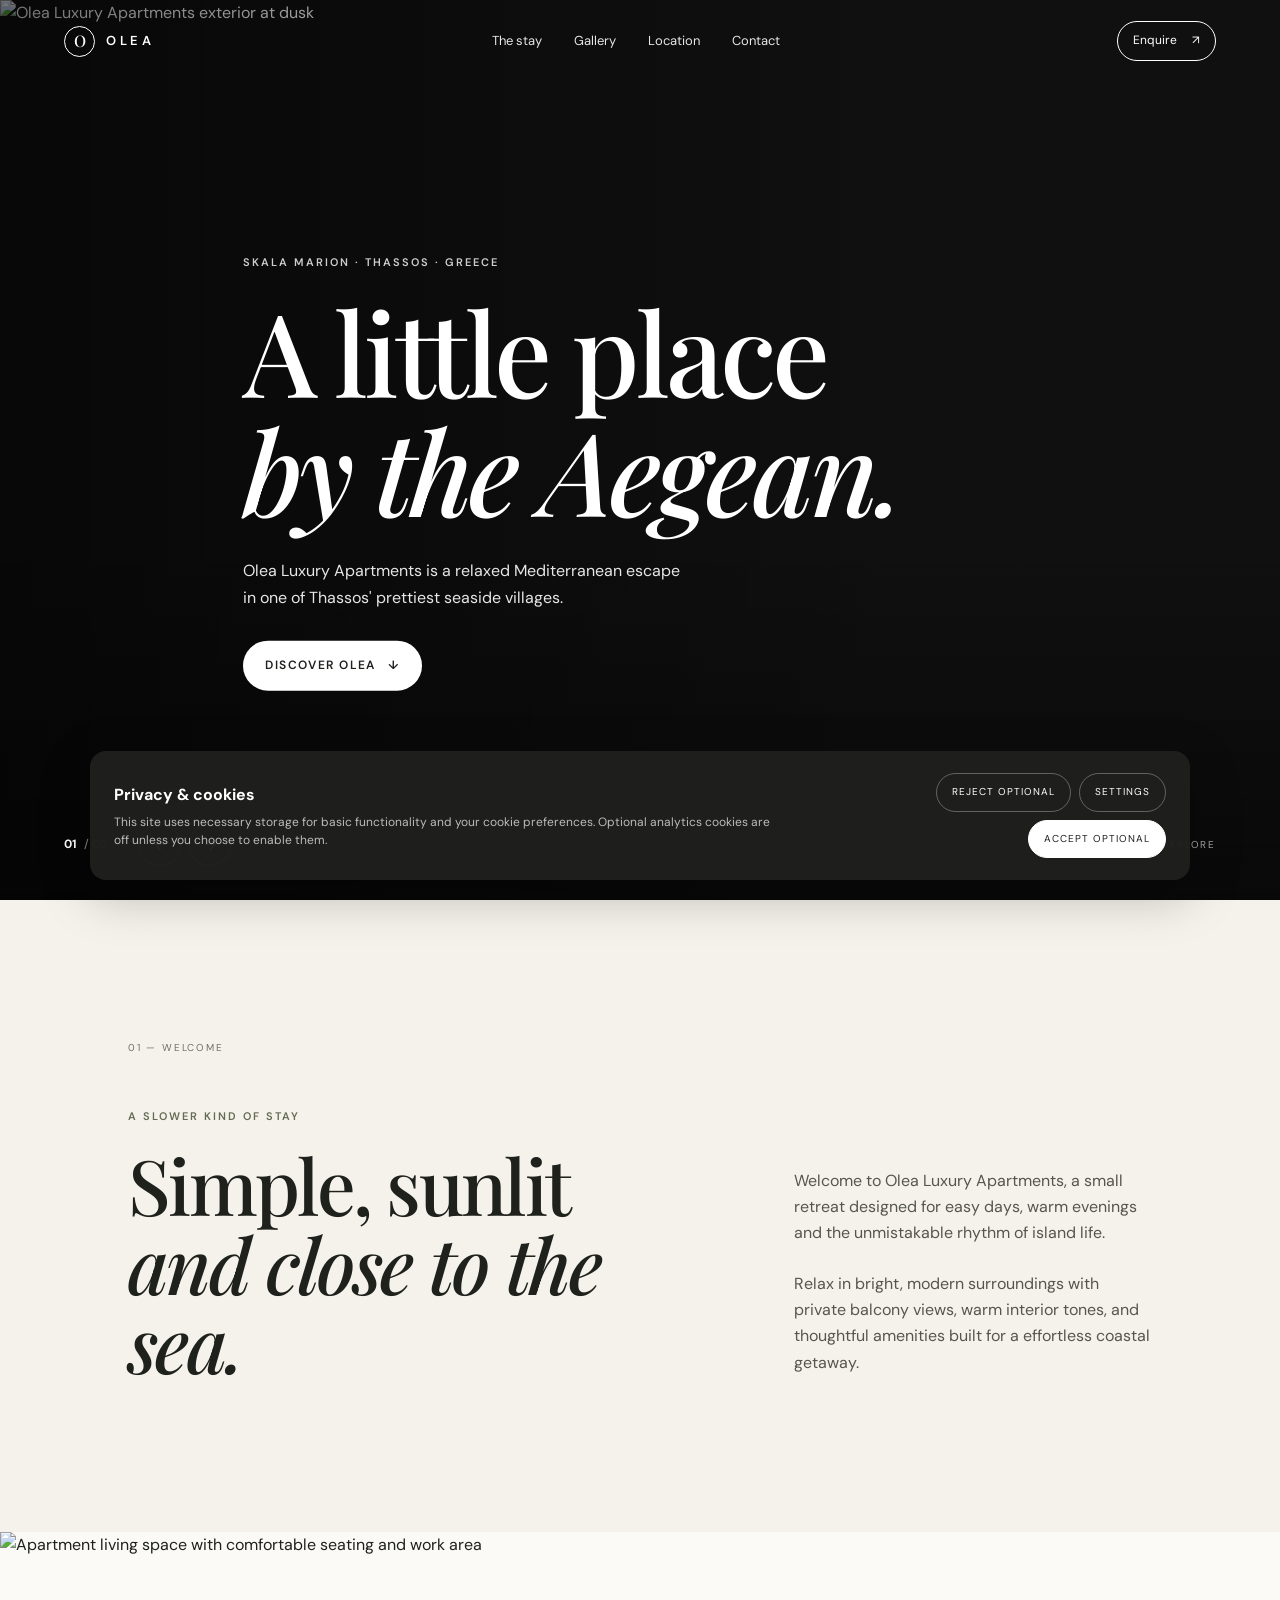
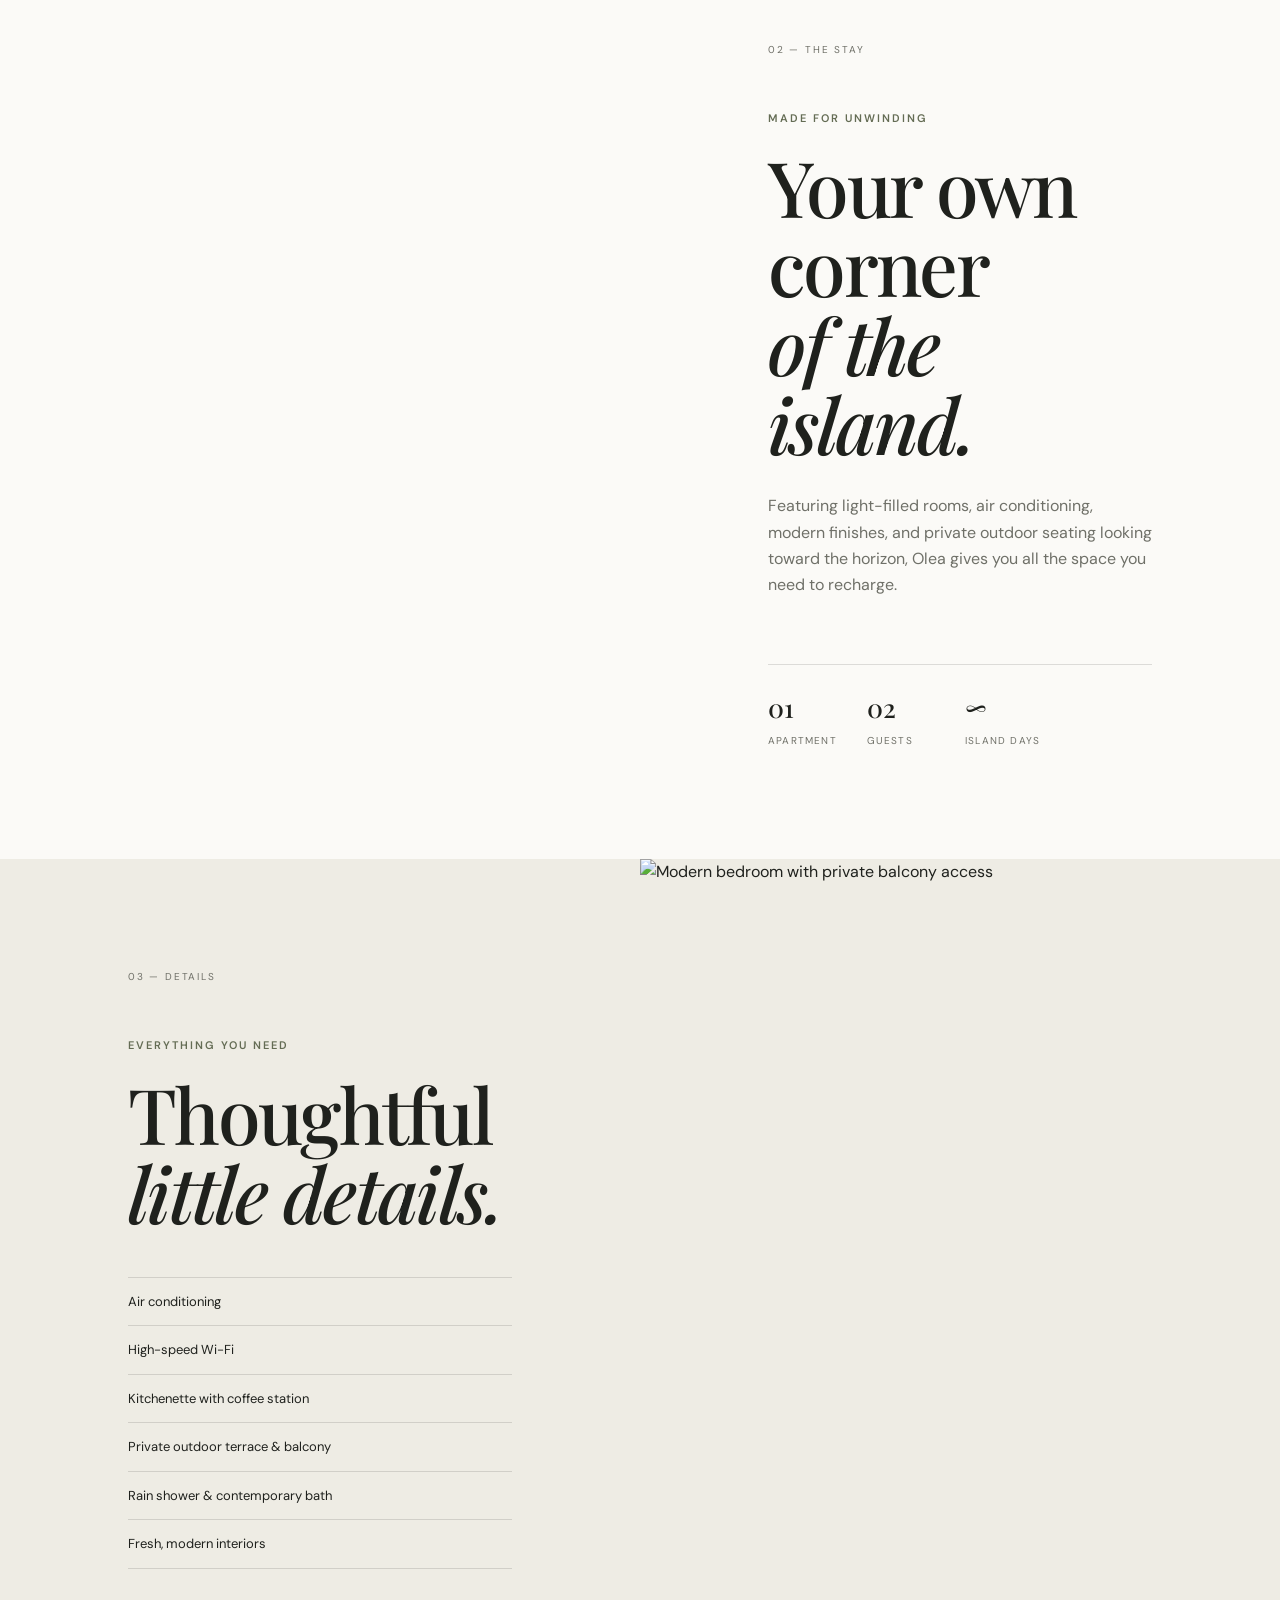
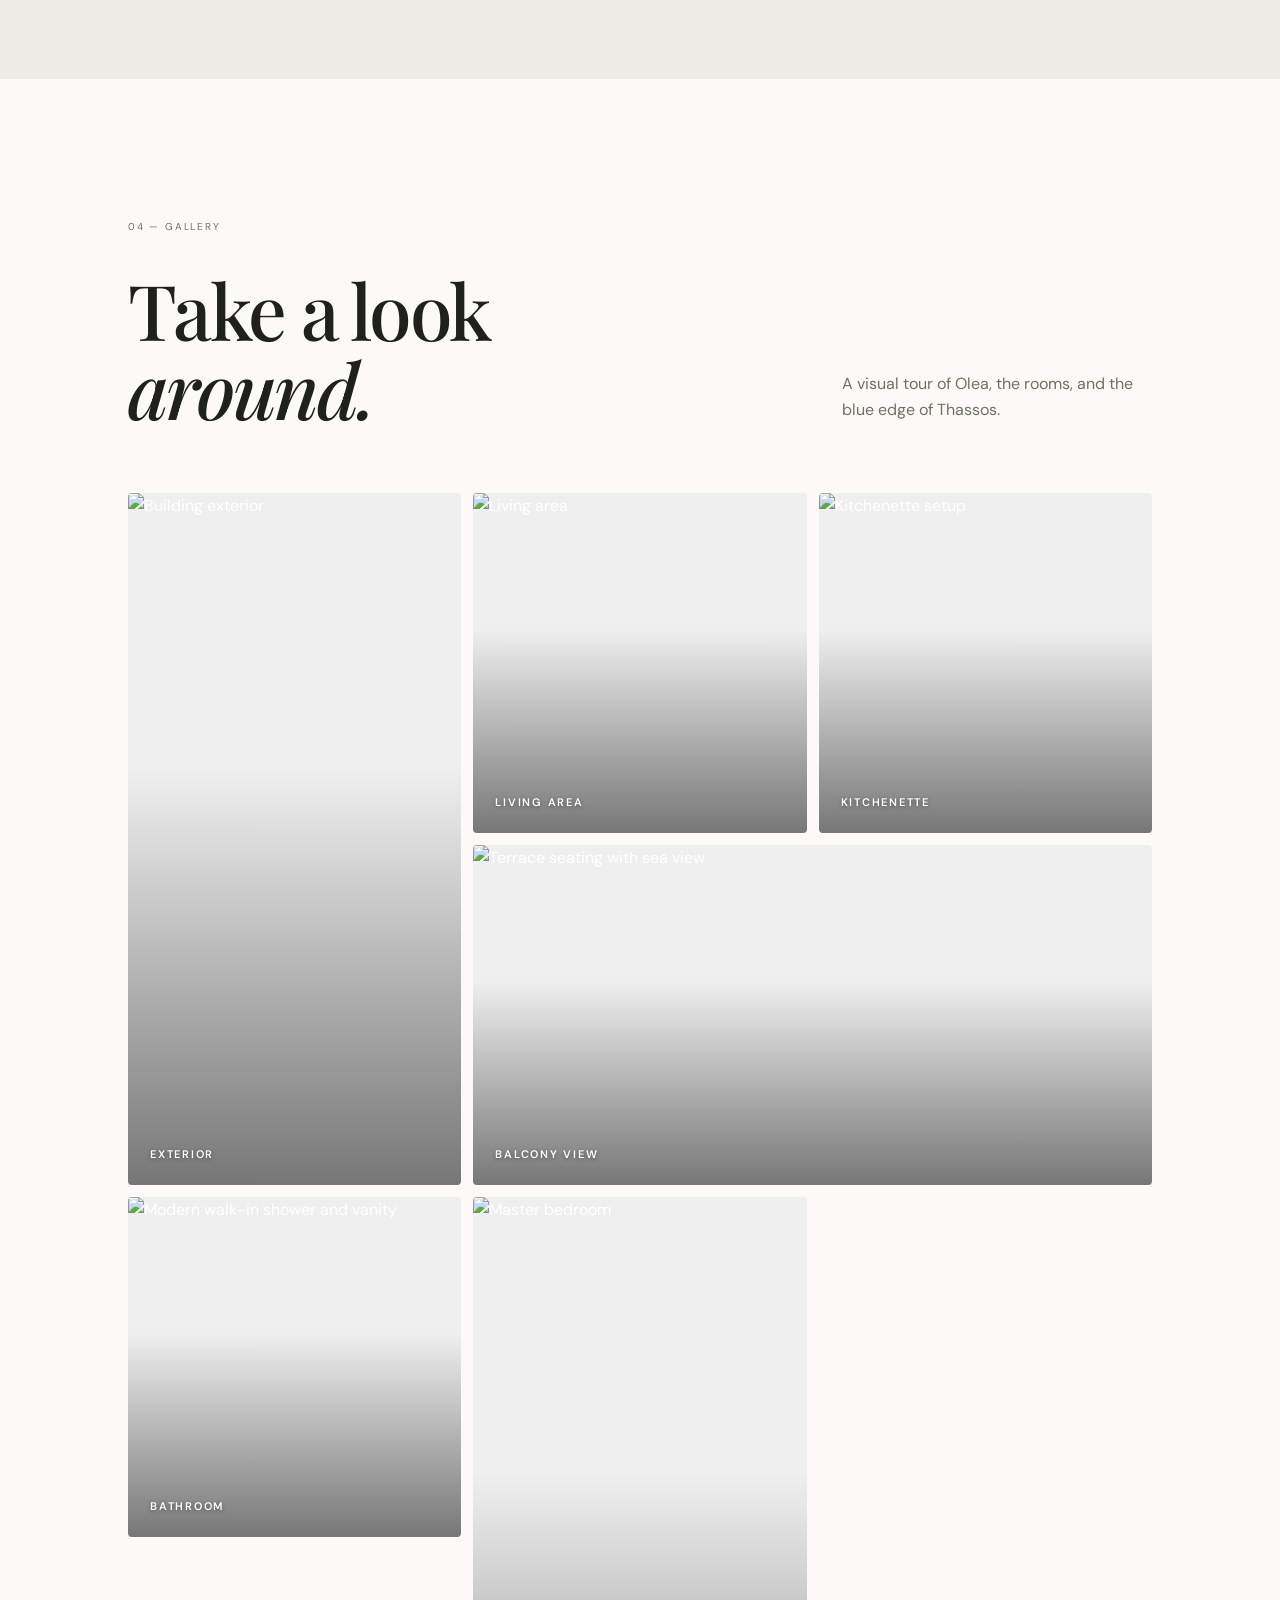
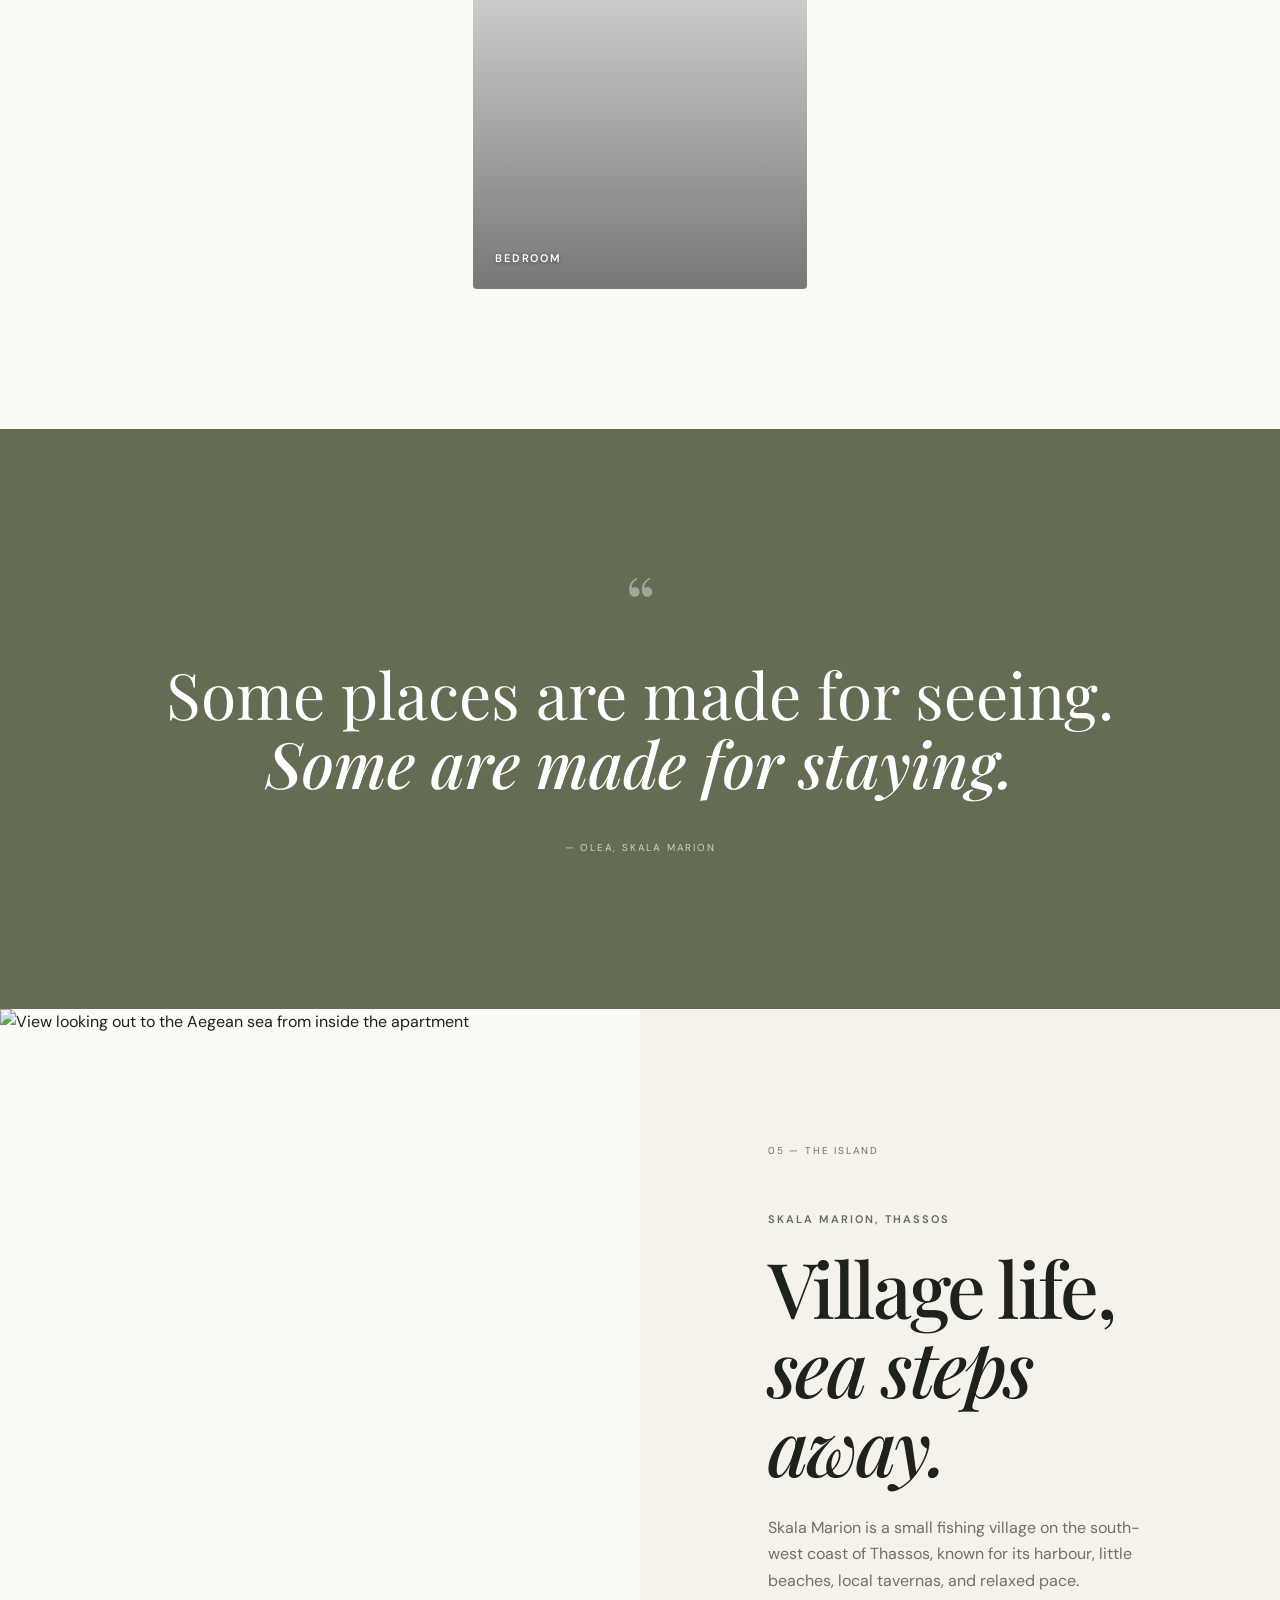
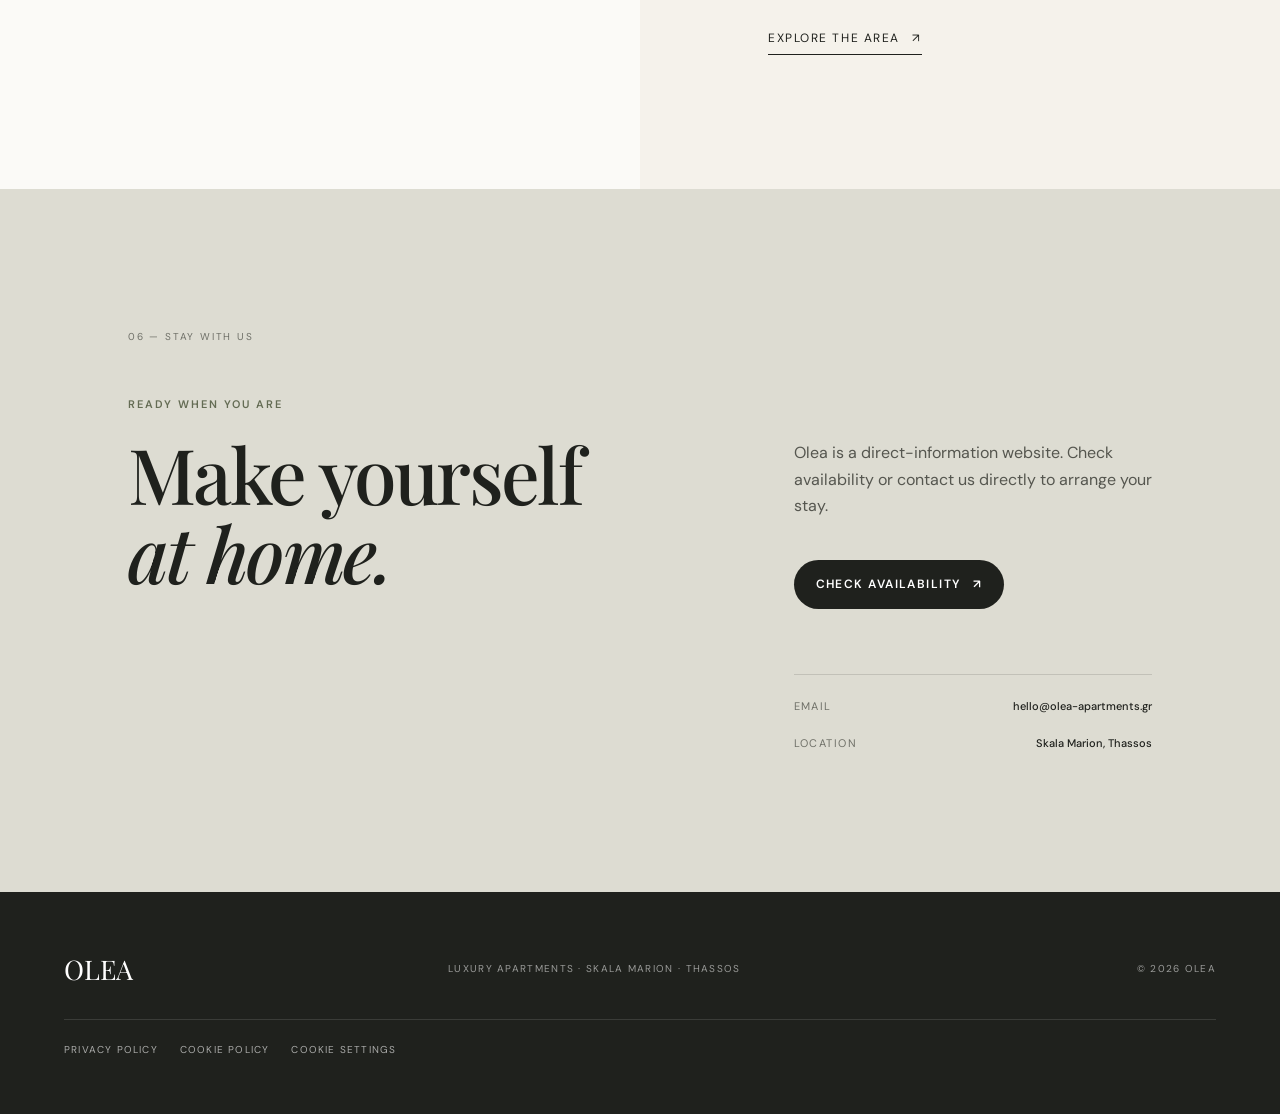
==== index.html @ 8a58dbd9 "Add files via upload" ====
<!doctype html>
<html lang="en">
<head>
  <meta charset="utf-8">
  <meta name="viewport" content="width=device-width, initial-scale=1">
  <meta name="description" content="Olea Luxury Apartments — a quiet Mediterranean stay in Skala Marion, Thassos.">
  <title>Olea Luxury Apartments · Skala Marion</title>
  <link rel="preconnect" href="https://fonts.googleapis.com">
  <link rel="preconnect" href="https://fonts.gstatic.com" crossorigin>
  <link href="https://fonts.googleapis.com/css2?family=DM+Sans:wght@400;500;600&family=Playfair+Display:wght@500;600&display=swap" rel="stylesheet">
  <link rel="stylesheet" href="styles.css">
</head>
<body>
  <header class="site-header">
    <a class="brand" href="#top" aria-label="Olea home">
      <span class="brand-mark">O</span>
      <span>OLEA</span>
    </a>
    <nav class="nav" aria-label="Main navigation">
      <a href="#stay">The stay</a>
      <a href="#gallery">Gallery</a>
      <a href="#location">Location</a>
      <a href="#contact">Contact</a>
    </nav>
    <a class="header-cta" href="#contact">Enquire <span>↗</span></a>
    <button class="menu-toggle" aria-label="Open menu" aria-expanded="false">☰</button>
  </header>

  <main id="top">
    <section class="hero">
      <div class="hero-slides" aria-label="Property slideshow">
        <div class="hero-slide is-active">
          <img src="images/frontview.jpg" alt="Olea Luxury Apartments exterior at dusk" loading="eager">
        </div>
        <div class="hero-slide">
          <img src="images/roomview.jpg" alt="Living space with balcony view" loading="lazy">
        </div>
        <div class="hero-slide">
          <img src="images/viewbalcony.jpg" alt="Private terrace overlooking the sea" loading="lazy">
        </div>
      </div>
      <div class="hero-shade"></div>
      <div class="hero-content">
        <p class="eyebrow light">Skala Marion · Thassos · Greece</p>
        <h1>A little place<br><em>by the Aegean.</em></h1>
        <p class="hero-copy">Olea Luxury Apartments is a relaxed Mediterranean escape in one of Thassos' prettiest seaside villages.</p>
        <a class="button button-light" href="#stay">Discover Olea <span>↓</span></a>
      </div>
      <div class="hero-bottom">
        <div class="slide-count"><strong id="slide-current">01</strong><span>/ 03</span></div>
        <div class="slide-controls">
          <button id="prev" aria-label="Previous photo">←</button>
          <button id="next" aria-label="Next photo">→</button>
        </div>
        <span class="scroll-note">Scroll to explore</span>
      </div>
    </section>

    <section class="intro section-pad">
      <div class="section-kicker">01 — Welcome</div>
      <div class="intro-grid">
        <div>
          <p class="eyebrow">A slower kind of stay</p>
          <h2>Simple, sunlit<br><em>and close to the sea.</em></h2>
        </div>
        <div class="intro-text">
          <p>Welcome to Olea Luxury Apartments, a small retreat designed for easy days, warm evenings and the unmistakable rhythm of island life.</p>
          <p>Relax in bright, modern surroundings with private balcony views, warm interior tones, and thoughtful amenities built for a effortless coastal getaway.</p>
        </div>
      </div>
    </section>

    <section id="stay" class="feature-section">
      <div class="feature-image">
        <img src="images/roomview.jpg" alt="Apartment living space with comfortable seating and work area" loading="lazy">
      </div>
      <div class="feature-copy">
        <span class="section-kicker">02 — The stay</span>
        <p class="eyebrow">Made for unwinding</p>
        <h2>Your own corner<br><em>of the island.</em></h2>
        <p>Featuring light-filled rooms, air conditioning, modern finishes, and private outdoor seating looking toward the horizon, Olea gives you all the space you need to recharge.</p>
        <div class="facts">
          <div><strong>01</strong><span>Apartment</span></div>
          <div><strong>02</strong><span>Guests</span></div>
          <div><strong>∞</strong><span>Island days</span></div>
        </div>
      </div>
    </section>

    <section class="split-feature">
      <div class="split-copy">
        <span class="section-kicker">03 — Details</span>
        <p class="eyebrow">Everything you need</p>
        <h2>Thoughtful<br><em>little details.</em></h2>
        <ul class="amenities">
          <li>Air conditioning</li>
          <li>High-speed Wi-Fi</li>
          <li>Kitchenette with coffee station</li>
          <li>Private outdoor terrace & balcony</li>
          <li>Rain shower & contemporary bath</li>
          <li>Fresh, modern interiors</li>
        </ul>
      </div>
      <div class="split-image">
        <img src="images/bedroom.jpg" alt="Modern bedroom with private balcony access" loading="lazy">
      </div>
    </section>

    <section id="gallery" class="gallery section-pad">
      <div class="gallery-head">
        <div>
          <span class="section-kicker">04 — Gallery</span>
          <h2>Take a look<br><em>around.</em></h2>
        </div>
        <p>A visual tour of Olea, the rooms, and the blue edge of Thassos.</p>
      </div>
      <div class="gallery-grid">
        <button class="gallery-card tall" aria-label="View exterior shot">
          <img src="images/frontview.jpg" alt="Building exterior" loading="lazy">
          <span>EXTERIOR</span>
        </button>
        <button class="gallery-card" aria-label="View living space">
          <img src="images/roomview.jpg" alt="Living area" loading="lazy">
          <span>LIVING AREA</span>
        </button>
        <button class="gallery-card" aria-label="View kitchen space">
          <img src="images/kitchen.jpg" alt="Kitchenette setup" loading="lazy">
          <span>KITCHENETTE</span>
        </button>
        <button class="gallery-card wide" aria-label="View balcony view">
          <img src="images/viewbalcony2.jpg" alt="Terrace seating with sea view" loading="lazy">
          <span>BALCONY VIEW</span>
        </button>
        <button class="gallery-card" aria-label="View bathroom">
          <img src="images/bathroom1.jpg" alt="Modern walk-in shower and vanity" loading="lazy">
          <span>BATHROOM</span>
        </button>
        <button class="gallery-card tall" aria-label="View bedroom detail">
          <img src="images/bedroom.jpg" alt="Master bedroom" loading="lazy">
          <span>BEDROOM</span>
        </button>
      </div>
    </section>

    <section class="quote-section">
      <div class="quote-mark">“</div>
      <blockquote>Some places are made for seeing.<br><em>Some are made for staying.</em></blockquote>
      <span>— Olea, Skala Marion</span>
    </section>

    <section id="location" class="location">
      <div class="location-image">
        <img src="images/viewfrominside.jpg" alt="View looking out to the Aegean sea from inside the apartment" loading="lazy">
      </div>
      <div class="location-copy">
        <span class="section-kicker">05 — The island</span>
        <p class="eyebrow">Skala Marion, Thassos</p>
        <h2>Village life,<br><em>sea steps away.</em></h2>
        <p>Skala Marion is a small fishing village on the south-west coast of Thassos, known for its harbour, little beaches, local tavernas, and relaxed pace.</p>
        <a class="text-link" href="https://www.google.com/maps/search/?api=1&query=Skala+Marion%2C+Thassos%2C+Greece" target="_blank" rel="noopener">Explore the area <span>↗</span></a>
      </div>
    </section>

    <section id="contact" class="contact section-pad">
      <span class="section-kicker">06 — Stay with us</span>
      <div class="contact-grid">
        <div>
          <p class="eyebrow">Ready when you are</p>
          <h2>Make yourself<br><em>at home.</em></h2>
        </div>
        <div class="contact-panel">
          <p>Olea is a direct-information website. Check availability or contact us directly to arrange your stay.</p>
          <a class="button button-dark" href="https://www.booking.com/" target="_blank" rel="noopener">Check availability <span>↗</span></a>
          <div class="contact-details">
            <div><span>Email</span><strong>hello@olea-apartments.gr</strong></div>
            <div><span>Location</span><strong>Skala Marion, Thassos</strong></div>
          </div>
        </div>
      </div>
    </section>
  </main>

  <footer>
    <div class="footer-brand">OLEA</div>
    <p>Luxury Apartments · Skala Marion · Thassos</p>
    <span>© <span id="year"></span> Olea</span>
    <div class="footer-links"><a href="privacy.html">Privacy Policy</a><a href="cookies.html">Cookie Policy</a><button id="cookie-settings-link">Cookie settings</button></div>
  </footer>

  <div class="cookie-banner" id="cookie-banner" hidden>
    <div><strong>Privacy & cookies</strong><p>This site uses necessary storage for basic functionality and your cookie preferences. Optional analytics cookies are off unless you choose to enable them.</p></div>
    <div class="cookie-actions"><button class="cookie-btn secondary" id="cookie-reject">Reject optional</button><button class="cookie-btn secondary" id="cookie-settings">Settings</button><button class="cookie-btn primary" id="cookie-accept">Accept optional</button></div>
  </div>
  <div class="cookie-modal" id="cookie-modal" hidden>
    <div class="cookie-box">
      <button class="cookie-x" id="cookie-close" aria-label="Close">×</button>
      <p class="eyebrow">Privacy choices</p><h2>Cookie settings</h2>
      <p>Necessary storage is always enabled because it supports basic site functionality and remembers your privacy choice. Optional analytics are disabled by default.</p>
      <label class="cookie-option"><span><strong>Necessary</strong><small>Required for core functionality and cookie preferences.</small></span><input type="checkbox" checked disabled></label>
      <label class="cookie-option"><span><strong>Analytics</strong><small>Optional audience measurement. Currently not connected.</small></span><input type="checkbox" id="analytics-consent"></label>
      <div class="cookie-actions"><button class="cookie-btn secondary" id="cookie-save">Save choices</button><button class="cookie-btn primary" id="cookie-accept-modal">Accept optional</button></div>
    </div>
  </div>

  <div class="lightbox" aria-hidden="true">
    <button class="lightbox-close" aria-label="Close gallery">×</button>
    <div class="lightbox-content"></div>
  </div>

  <script src="script.js"></script>
</body>
</html>
---- styles.css ----
:root {
  --ink: #1f211d;
  --muted: #6f7068;
  --cream: #f5f2eb;
  --paper: #fbfaf7;
  --olive: #646c54;
  --line: rgba(31,33,29,.14);
  --serif: "Playfair Display", Georgia, serif;
  --sans: "DM Sans", Arial, sans-serif;
}
* { box-sizing: border-box; }
html { scroll-behavior: smooth; }
body { margin:0; background:var(--paper); color:var(--ink); font-family:var(--sans); font-size:16px; line-height:1.65; }
a { color:inherit; text-decoration:none; }
button { font:inherit; }

.site-header { position:fixed; z-index:20; top:0; left:0; width:100%; height:82px; padding:0 5vw; display:flex; align-items:center; justify-content:space-between; color:#fff; transition:.3s; }
.site-header.scrolled { background:rgba(251,250,247,.94); color:var(--ink); backdrop-filter:blur(12px); box-shadow:0 1px 0 var(--line); }
.brand { display:flex; align-items:center; gap:11px; font-size:13px; font-weight:600; letter-spacing:.28em; }
.brand-mark { width:31px; height:31px; display:grid; place-items:center; border:1px solid currentColor; border-radius:50%; font-family:var(--serif); font-size:16px; font-weight:500; letter-spacing:0; }
.nav { display:flex; gap:32px; font-size:13px; }
.nav a { opacity:.9; }
.nav a:hover { opacity:1; }
.header-cta { border:1px solid currentColor; border-radius:100px; padding:9px 15px; font-size:12px; }
.header-cta span, .button span, .text-link span { margin-left:12px; }
.menu-toggle { display:none; border:0; background:none; color:inherit; font-size:22px; }

.hero { height:100svh; min-height:680px; position:relative; overflow:hidden; background:#111; color:#fff; }
.hero-slides, .hero-slide { position:absolute; inset:0; }
.hero-slide { opacity:0; transform:scale(1.03); transition:opacity .8s, transform 6s ease; }
.hero-slide.is-active { opacity:1; transform:scale(1); }
.hero-shade { position:absolute; inset:0; background:linear-gradient(90deg,rgba(0,0,0,.55),rgba(0,0,0,.08) 70%),linear-gradient(0deg,rgba(0,0,0,.45),transparent 40%); z-index:1; }
.hero-content { position:absolute; left:19vw; top:49%; transform:translateY(-43%); max-width:760px; z-index:2; }
.eyebrow { text-transform:uppercase; letter-spacing:.18em; font-size:11px; font-weight:600; color:var(--olive); margin:0 0 20px; }
.eyebrow.light { color:rgba(255,255,255,.8); }
h1,h2 { font-family:var(--serif); font-weight:500; line-height:1.03; margin:0; letter-spacing:-.035em; }
h1 { font-size:clamp(62px,9vw,132px); }
h2 { font-size:clamp(48px,6vw,86px); }
em { font-style:italic; font-weight:500; }
.hero-copy { max-width:450px; font-size:16px; color:rgba(255,255,255,.9); margin:30px 0; }
.button { display:inline-flex; align-items:center; padding:15px 22px; border-radius:100px; font-size:12px; text-transform:uppercase; letter-spacing:.12em; font-weight:600; transition:.25s; }
.button-light { background:#fff; color:var(--ink); }
.button-dark { background:var(--ink); color:#fff; }
.button:hover { transform:translateY(-2px); }
.hero-bottom { position:absolute; left:5vw; right:5vw; bottom:34px; display:flex; align-items:center; z-index:2; }
.slide-count { display:flex; gap:7px; align-items:baseline; font-size:12px; }
.slide-count span { opacity:.55; }
.slide-controls { margin-left:32px; display:flex; gap:8px; }
.slide-controls button { width:42px; height:42px; border:1px solid rgba(255,255,255,.55); border-radius:50%; color:#fff; background:transparent; cursor:pointer; transition:.2s; }
.slide-controls button:hover { background:#fff; color:var(--ink); }
.scroll-note { margin-left:auto; font-size:10px; text-transform:uppercase; letter-spacing:.18em; opacity:.65; }

/* Image scaling and coverage */
.hero-slide img,
.feature-image img,
.split-image img,
.location-image img,
.gallery-card img {
  width: 100%;
  height: 100%;
  object-fit: cover;
  display: block;
}

.section-pad { padding:140px 10vw; }
.section-kicker { display:block; color:var(--muted); font-size:10px; text-transform:uppercase; letter-spacing:.18em; margin-bottom:50px; }
.intro { background:var(--cream); }
.intro-grid, .contact-grid { display:grid; grid-template-columns:1.2fr .8fr; gap:10vw; }
.intro-text { padding-top:45px; max-width:490px; color:#55564f; }
.intro-text p + p { margin-top:24px; }
.feature-section, .split-feature, .location { display:grid; grid-template-columns:1fr 1fr; min-height:780px; }
.feature-image, .split-image, .location-image { min-height:620px; position:relative; width:100%; }
.feature-copy, .split-copy, .location-copy { padding:110px 10vw; display:flex; flex-direction:column; justify-content:center; }
.feature-copy .section-kicker, .split-copy .section-kicker, .location-copy .section-kicker { margin-bottom:50px; }
.feature-copy > p:not(.eyebrow), .location-copy > p:not(.eyebrow) { max-width:480px; color:var(--muted); margin:30px 0 0; }
.facts { display:grid; grid-template-columns:repeat(4,1fr); gap:10px; margin-top:65px; padding-top:22px; border-top:1px solid var(--line); }
.facts div { display:flex; flex-direction:column; gap:3px; }
.facts strong { font-family:var(--serif); font-size:26px; font-weight:500; }
.facts span { color:var(--muted); font-size:10px; text-transform:uppercase; letter-spacing:.12em; }
.split-feature { background:#eeece4; }
.split-copy { order:1; }
.split-image { order:2; }
.amenities { padding:0; margin:45px 0 0; list-style:none; border-top:1px solid var(--line); max-width:480px; }
.amenities li { padding:13px 0; border-bottom:1px solid var(--line); font-size:13px; }

.gallery { background:var(--paper); }
.gallery-head { display:flex; justify-content:space-between; align-items:end; margin-bottom:65px; }
.gallery-head .section-kicker { margin-bottom:35px; }
.gallery-head p { max-width:310px; color:var(--muted); margin:0 0 5px; }
.gallery-grid { display:grid; grid-template-columns:repeat(3,1fr); grid-auto-rows:340px; gap:12px; }
.gallery-card { border:0; padding:0; position:relative; overflow:hidden; cursor:pointer; color:#fff; text-align:left; border-radius:4px; }
.gallery-card.tall { grid-row:span 2; }
.gallery-card.wide { grid-column:span 2; }
.gallery-card > span { position:absolute; left:22px; bottom:22px; font-size:11px; letter-spacing:.16em; font-weight:600; z-index:2; text-shadow: 0 1px 4px rgba(0,0,0,0.4); }
.gallery-card::after { content:""; position:absolute; inset:0; background:linear-gradient(0deg,rgba(0,0,0,.5),transparent 60%); transition: opacity .3s; }
.gallery-card img { transition: transform 0.6s cubic-bezier(0.25, 1, 0.5, 1); }
.gallery-card:hover img { transform: scale(1.05); }

.quote-section { padding:150px 10vw; background:var(--olive); color:#fff; text-align:center; }
.quote-mark { font-family:var(--serif); font-size:75px; line-height:.6; opacity:.4; }
blockquote { margin:35px auto; font-family:var(--serif); font-size:clamp(40px,5vw,70px); line-height:1.08; max-width:950px; }
.quote-section > span { text-transform:uppercase; letter-spacing:.18em; font-size:10px; opacity:.7; }
.location-copy { background:var(--cream); }
.text-link { display:inline-flex; margin-top:35px; width:max-content; border-bottom:1px solid currentColor; padding-bottom:5px; font-size:12px; text-transform:uppercase; letter-spacing:.13em; }
.contact { background:#dddcd2; }
.contact-panel { max-width:470px; padding-top:45px; color:#55564f; }
.contact-panel > p { margin:0 0 18px; }
.contact-panel .button { margin-top:22px; }
.contact-details { border-top:1px solid var(--line); margin-top:65px; padding-top:22px; display:grid; gap:18px; }
.contact-details div { display:flex; justify-content:space-between; gap:20px; font-size:11px; }
.contact-details span { text-transform:uppercase; letter-spacing:.13em; color:var(--muted); }
.contact-details strong { font-weight:500; color:var(--ink); }

footer { padding:55px 5vw; background:var(--ink); color:#fff; display:grid; grid-template-columns:1fr 1fr 1fr; align-items:center; }
.footer-brand { font-family:var(--serif); font-size:27px; }
footer p, footer > span { margin:0; color:rgba(255,255,255,.55); font-size:10px; text-transform:uppercase; letter-spacing:.13em; }
footer > span { text-align:right; }

.lightbox { position:fixed; inset:0; z-index:50; display:none; place-items:center; background:rgba(12,14,12,.94); padding:5vw; }
.lightbox.open { display:grid; }
.lightbox-content { width:min(1100px,90vw); height:min(78vh,800px); display:grid; place-items:center; }
.lightbox-close { position:absolute; right:30px; top:20px; color:#fff; background:none; border:0; font-size:36px; cursor:pointer; }

@media (max-width: 800px) {
  .site-header { height:70px; padding:0 6vw; }
  .nav, .header-cta { display:none; }
  .menu-toggle { display:block; }
  .site-header.menu-open { background:rgba(251,250,247,.97); color:var(--ink); }
  .site-header.menu-open .nav { display:flex; position:absolute; top:70px; left:0; right:0; padding:24px 6vw 32px; background:rgba(251,250,247,.97); flex-direction:column; gap:18px; color:var(--ink); }
  .hero-content { left:7vw; right:7vw; }
  h1 { font-size:clamp(55px,16vw,90px); }
  .hero-copy { font-size:14px; }
  .scroll-note { display:none; }
  .section-pad { padding:90px 7vw; }
  .intro-grid, .contact-grid, .feature-section, .split-feature, .location { grid-template-columns:1fr; }
  .intro-text { padding-top:10px; }
  .feature-image, .split-image, .location-image { min-height:500px; }
  .feature-copy, .split-copy, .location-copy { padding:80px 7vw; }
  .split-copy { order:2; }
  .split-image { order:1; }
  .facts { grid-template-columns:repeat(2,1fr); row-gap:20px; }
  .gallery-head { display:block; }
  .gallery-head p { margin-top:25px; }
  .gallery-grid { grid-template-columns:1fr 1fr; grid-auto-rows:220px; }
  .gallery-card.tall { grid-row:span 2; }
  .gallery-card.wide { grid-column:span 2; }
  footer { grid-template-columns:1fr; gap:18px; }
  footer > span { text-align:left; }
}

.footer-links { grid-column:1/-1; display:flex; flex-wrap:wrap; gap:22px; margin-top:28px; padding-top:22px; border-top:1px solid rgba(255,255,255,.12); }
.footer-links a, .footer-links button { color:rgba(255,255,255,.62); font:inherit; font-size:10px; text-transform:uppercase; letter-spacing:.12em; background:none; border:0; padding:0; cursor:pointer; }
.footer-links a:hover, .footer-links button:hover { color:#fff; }

.cookie-banner { position:fixed; z-index:100; left:20px; right:20px; bottom:20px; max-width:1100px; margin:auto; padding:22px 24px; background:rgba(31,33,29,.97); color:#fff; border-radius:16px; box-shadow:0 15px 50px rgba(0,0,0,.25); display:flex; gap:28px; align-items:center; justify-content:space-between; }
.cookie-banner p { margin:5px 0 0; color:rgba(255,255,255,.7); font-size:12px; line-height:1.5; max-width:700px; }
.cookie-actions { display:flex; gap:8px; flex-wrap:wrap; justify-content:flex-end; }
.cookie-btn { border:1px solid rgba(255,255,255,.3); border-radius:100px; padding:10px 15px; cursor:pointer; font-size:10px; text-transform:uppercase; letter-spacing:.1em; }
.cookie-btn.primary { background:#fff; color:var(--ink); border-color:#fff; }
.cookie-btn.secondary { background:transparent; color:#fff; }
.cookie-modal { position:fixed; inset:0; z-index:101; background:rgba(12,14,12,.72); display:grid; place-items:center; padding:20px; }
.cookie-box { position:relative; width:min(560px,100%); padding:40px; background:var(--paper); border-radius:18px; box-shadow:0 20px 70px rgba(0,0,0,.3); }
.cookie-box h2 { font-size:45px; margin-bottom:18px; }
.cookie-box p { color:var(--muted); font-size:13px; }
.cookie-option { display:flex; justify-content:space-between; gap:20px; padding:18px 0; border-top:1px solid var(--line); }
.cookie-option span { display:flex; flex-direction:column; gap:3px; }
.cookie-option small { color:var(--muted); font-size:11px; }
.cookie-option input { width:19px; height:19px; accent-color:var(--olive); }
.cookie-x { position:absolute; right:20px; top:15px; border:0; background:none; font-size:28px; cursor:pointer; }
[hidden] { display:none !important; }

@media (max-width:800px) {
  .cookie-banner { left:10px; right:10px; bottom:10px; display:block; padding:18px; }
  .cookie-actions { margin-top:15px; justify-content:flex-start; }
  .cookie-box { padding:30px 22px; }
}
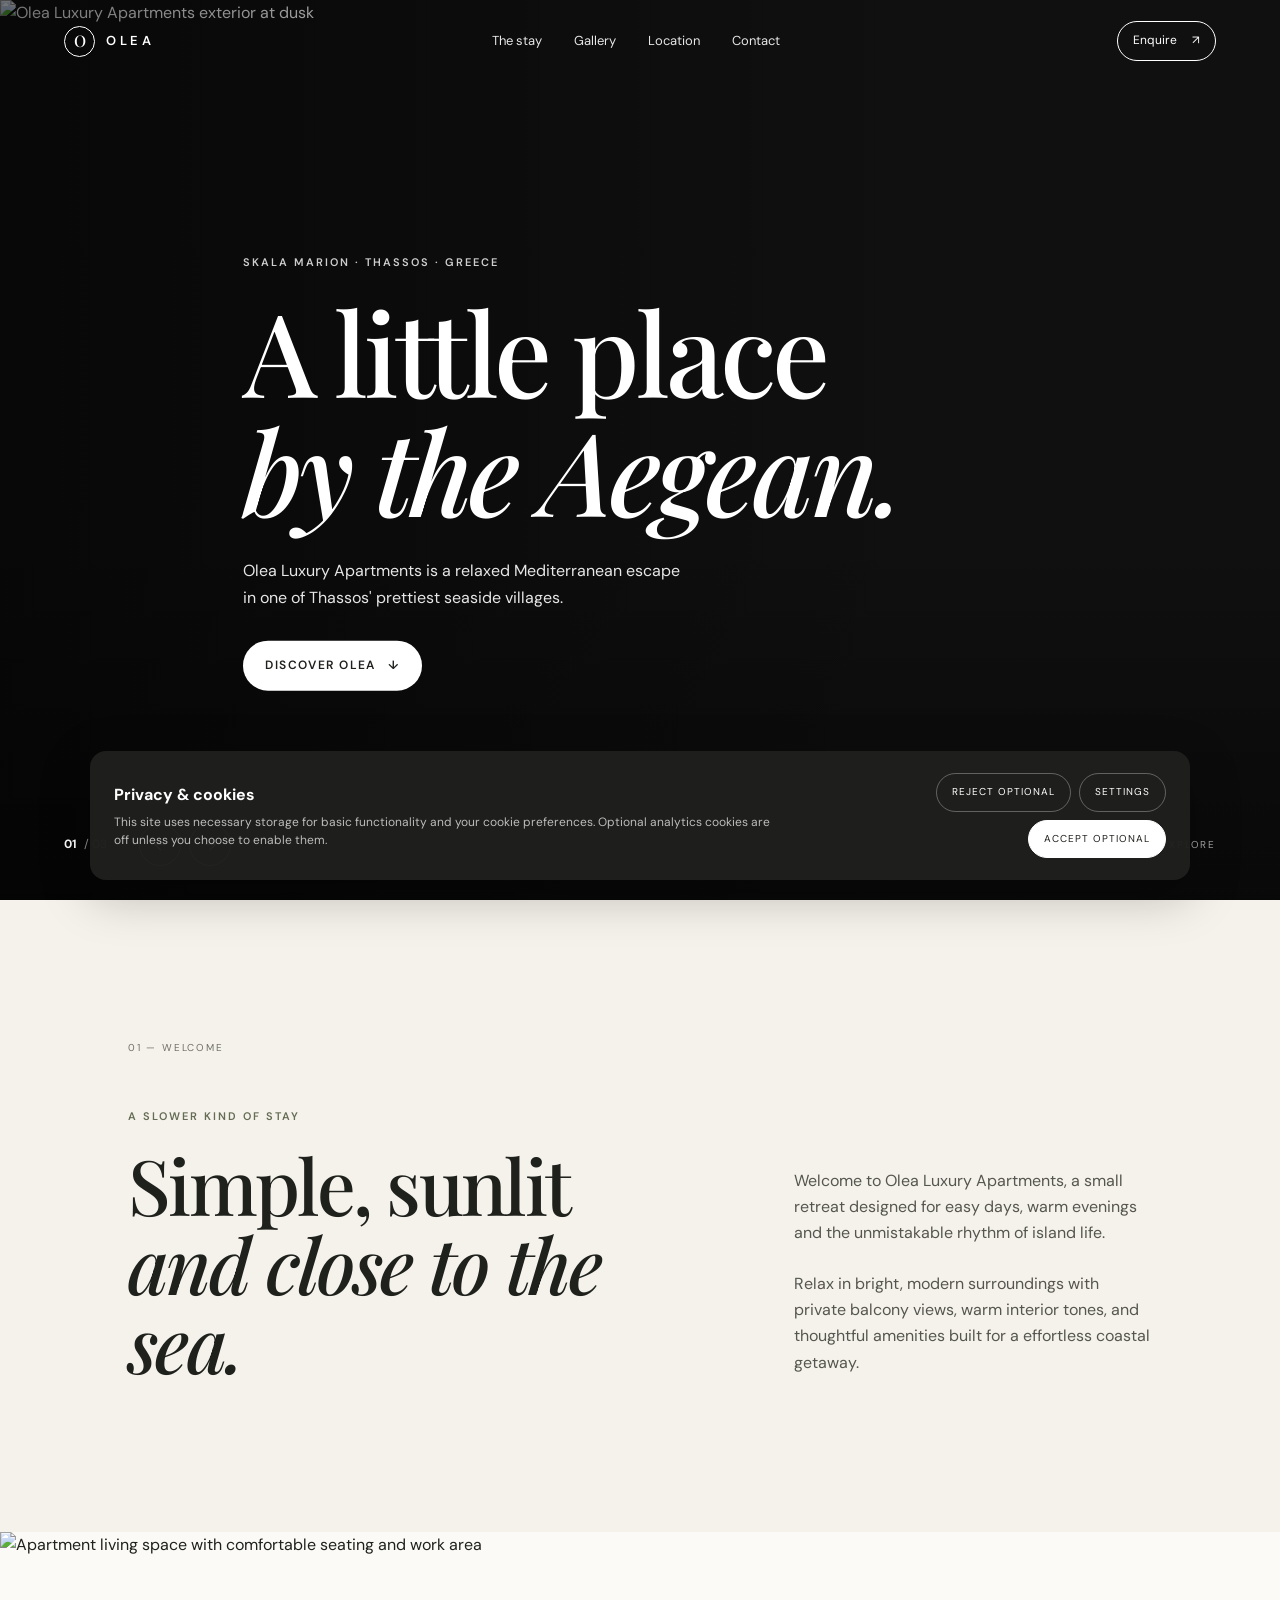
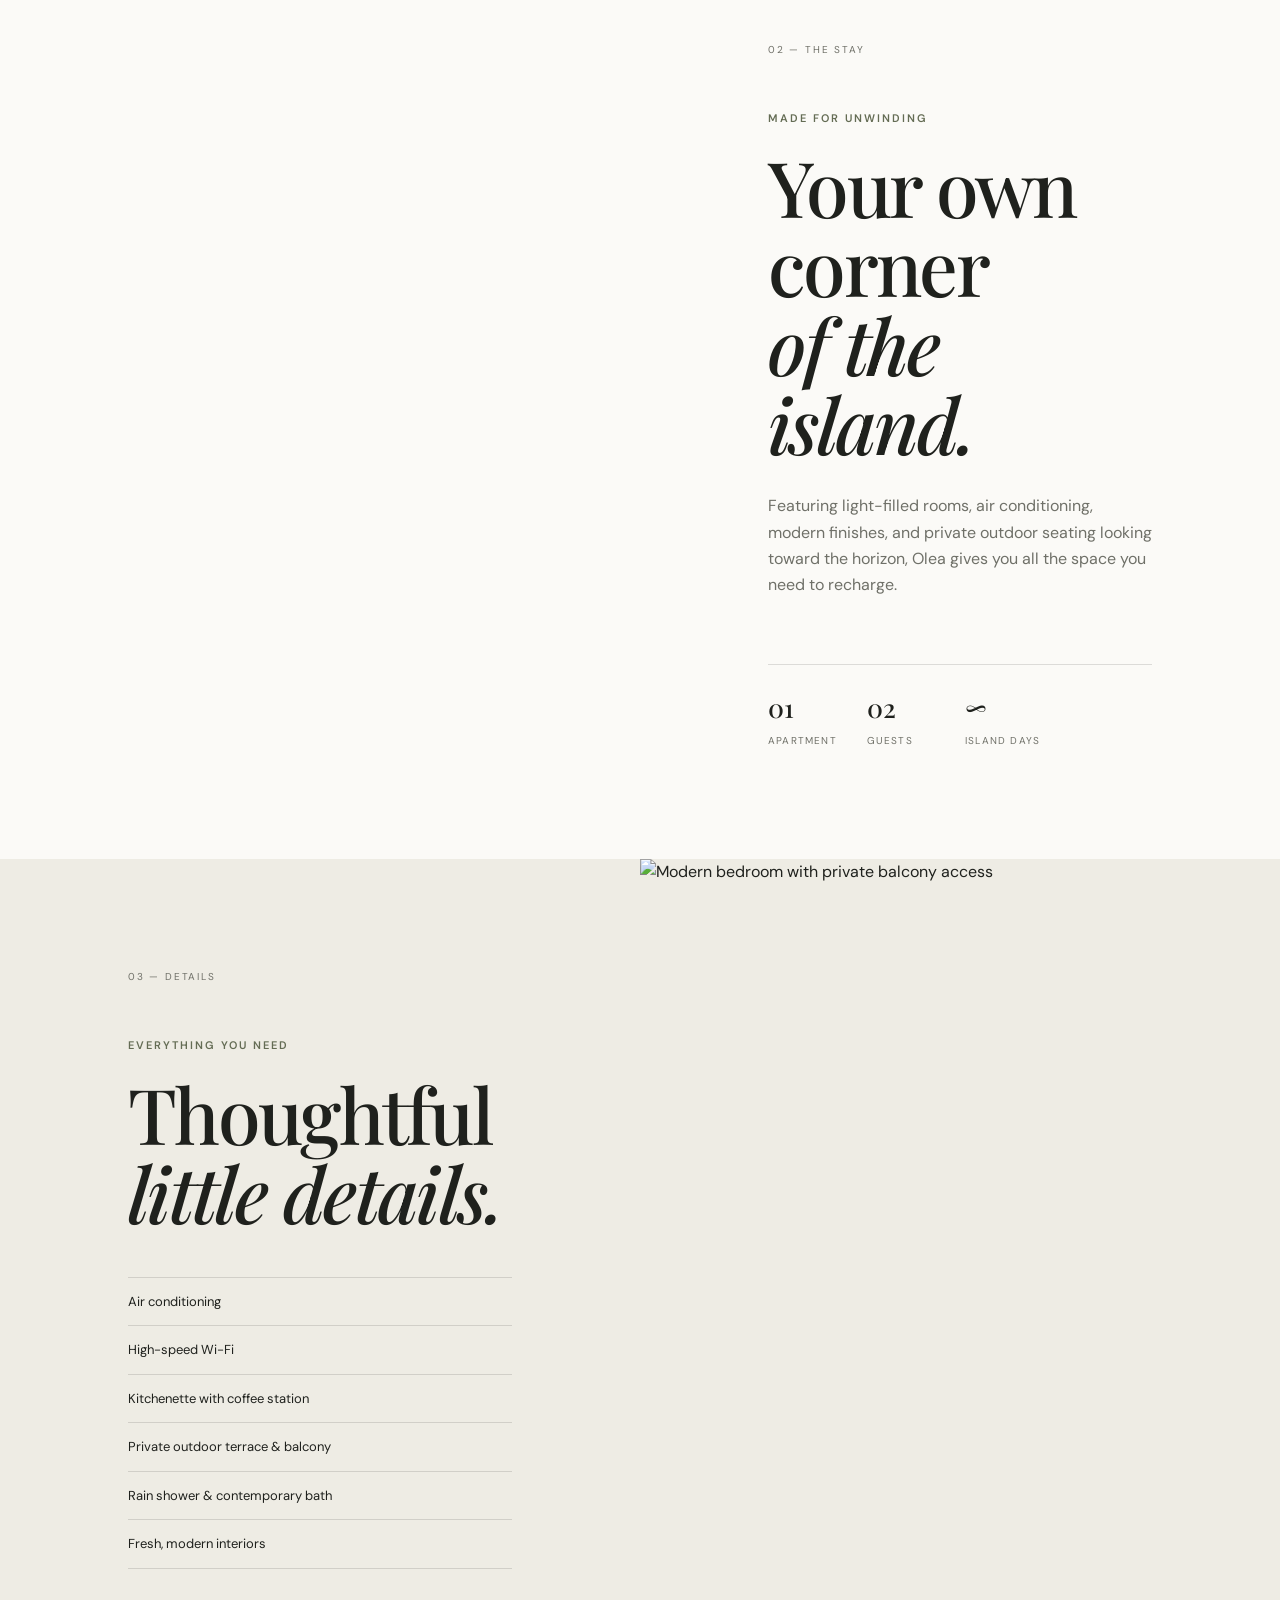
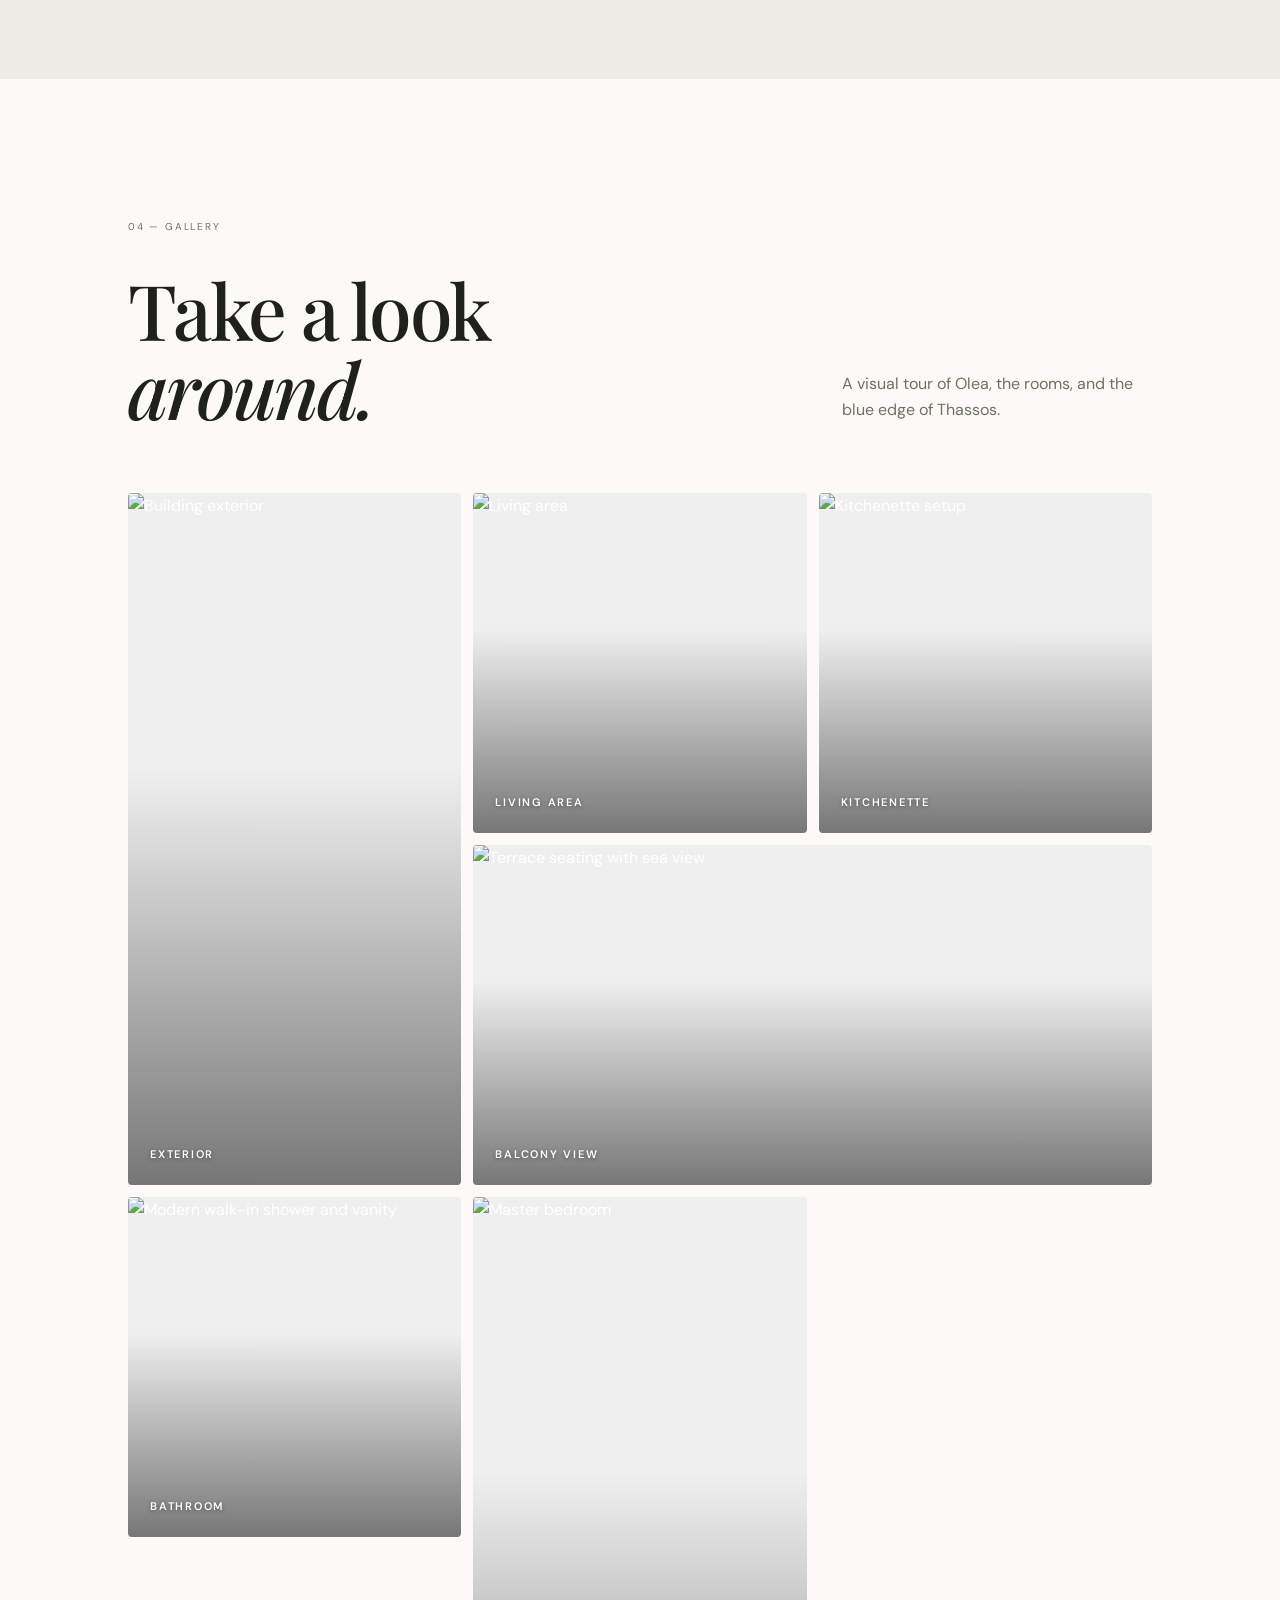
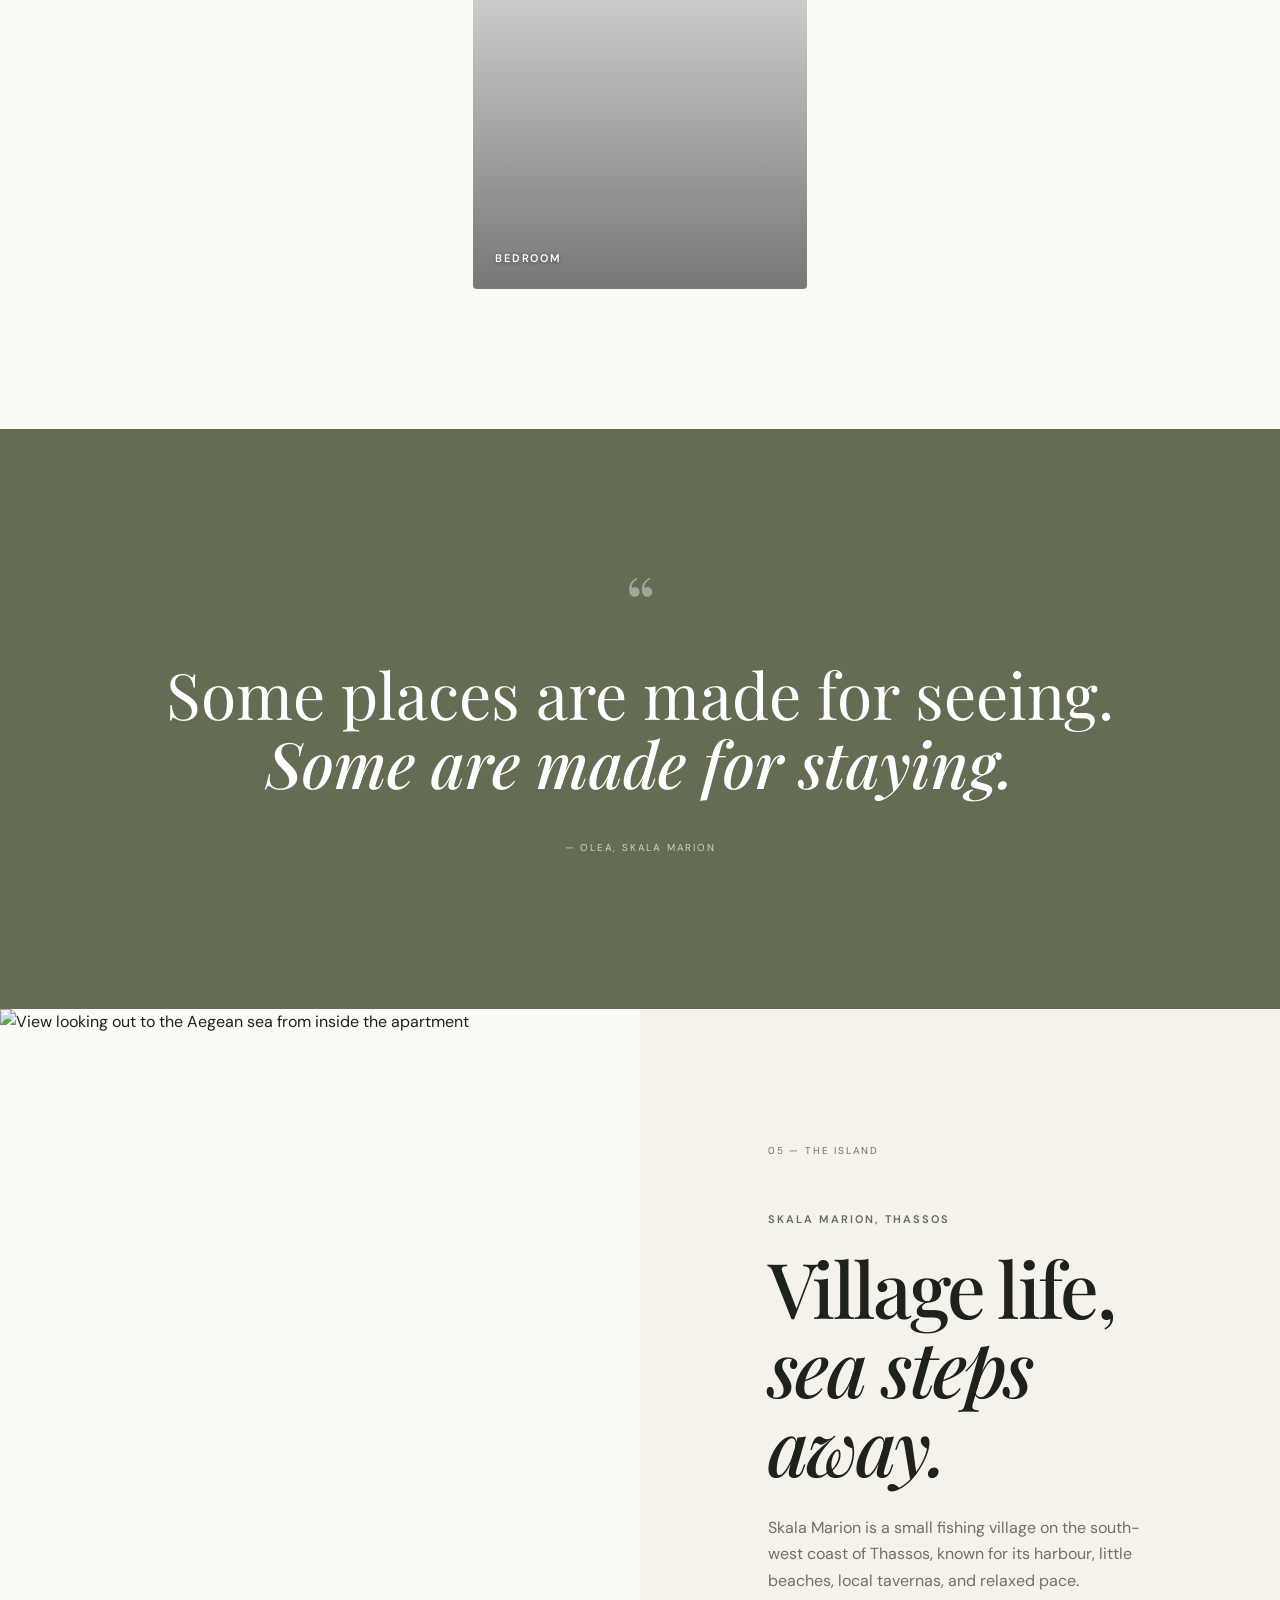
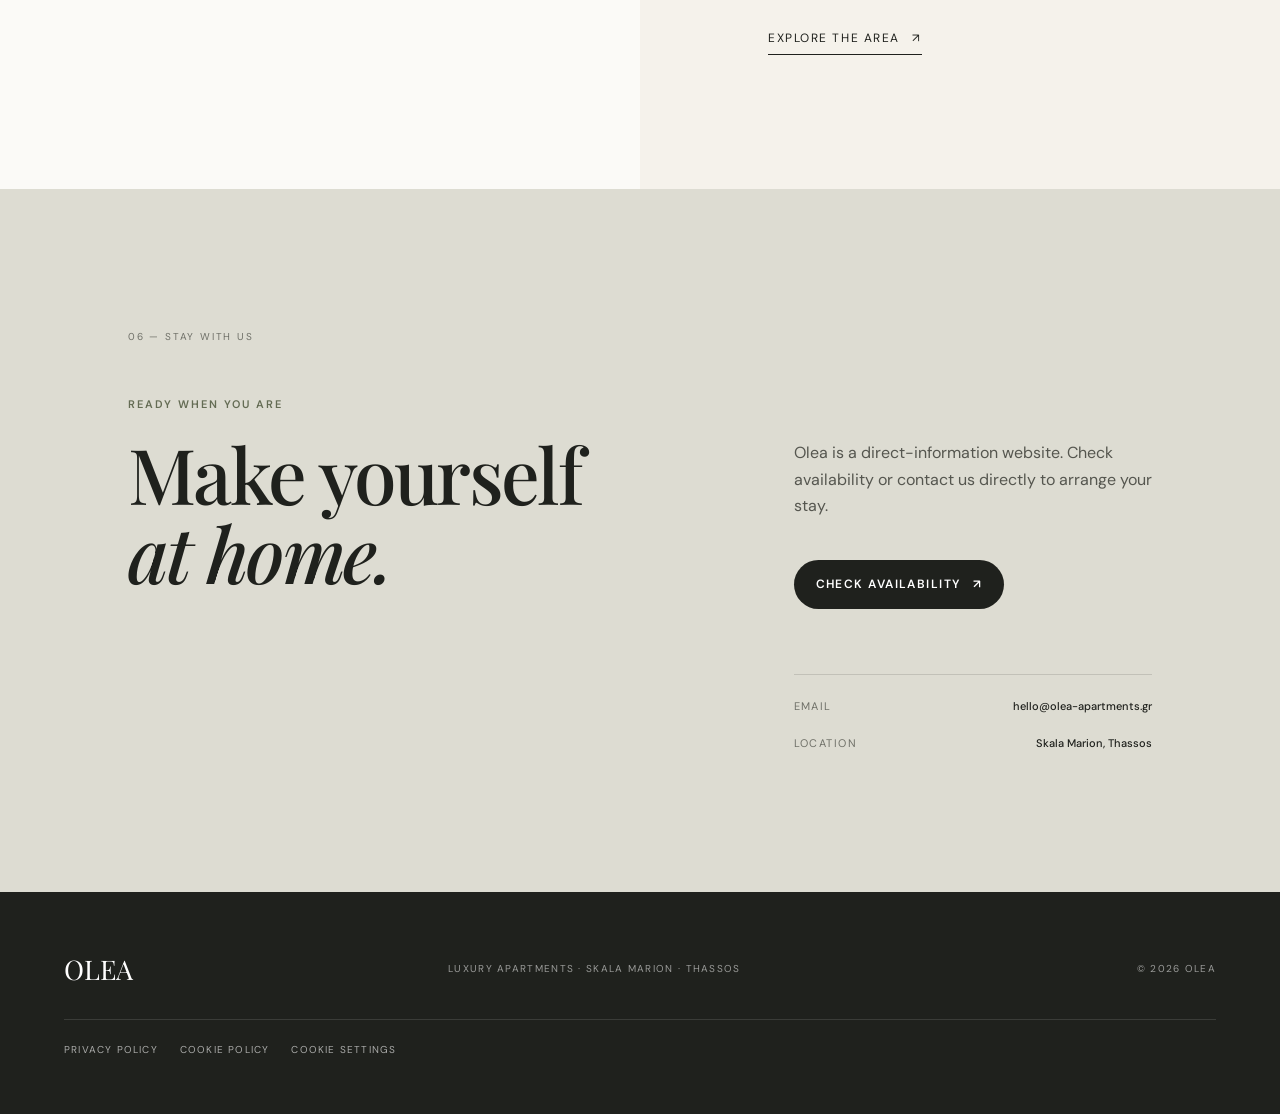
==== commit 7eb5b70d: "Update booking link" ====
--- a/index.html
+++ b/index.html
@@ -170,7 +170,7 @@
         </div>
         <div class="contact-panel">
           <p>Olea is a direct-information website. Check availability or contact us directly to arrange your stay.</p>
-          <a class="button button-dark" href="https://www.booking.com/" target="_blank" rel="noopener">Check availability <span>↗</span></a>
+          <a class="button button-dark" href="https://www.booking.com/hotel/gr/olea-luxury-apartments-skala-marion.el.html" target="_blank" rel="noopener">Check availability <span>↗</span></a>
           <div class="contact-details">
             <div><span>Email</span><strong>hello@olea-apartments.gr</strong></div>
             <div><span>Location</span><strong>Skala Marion, Thassos</strong></div>
@@ -209,4 +209,4 @@
 
   <script src="script.js"></script>
 </body>
-</html>+</html>
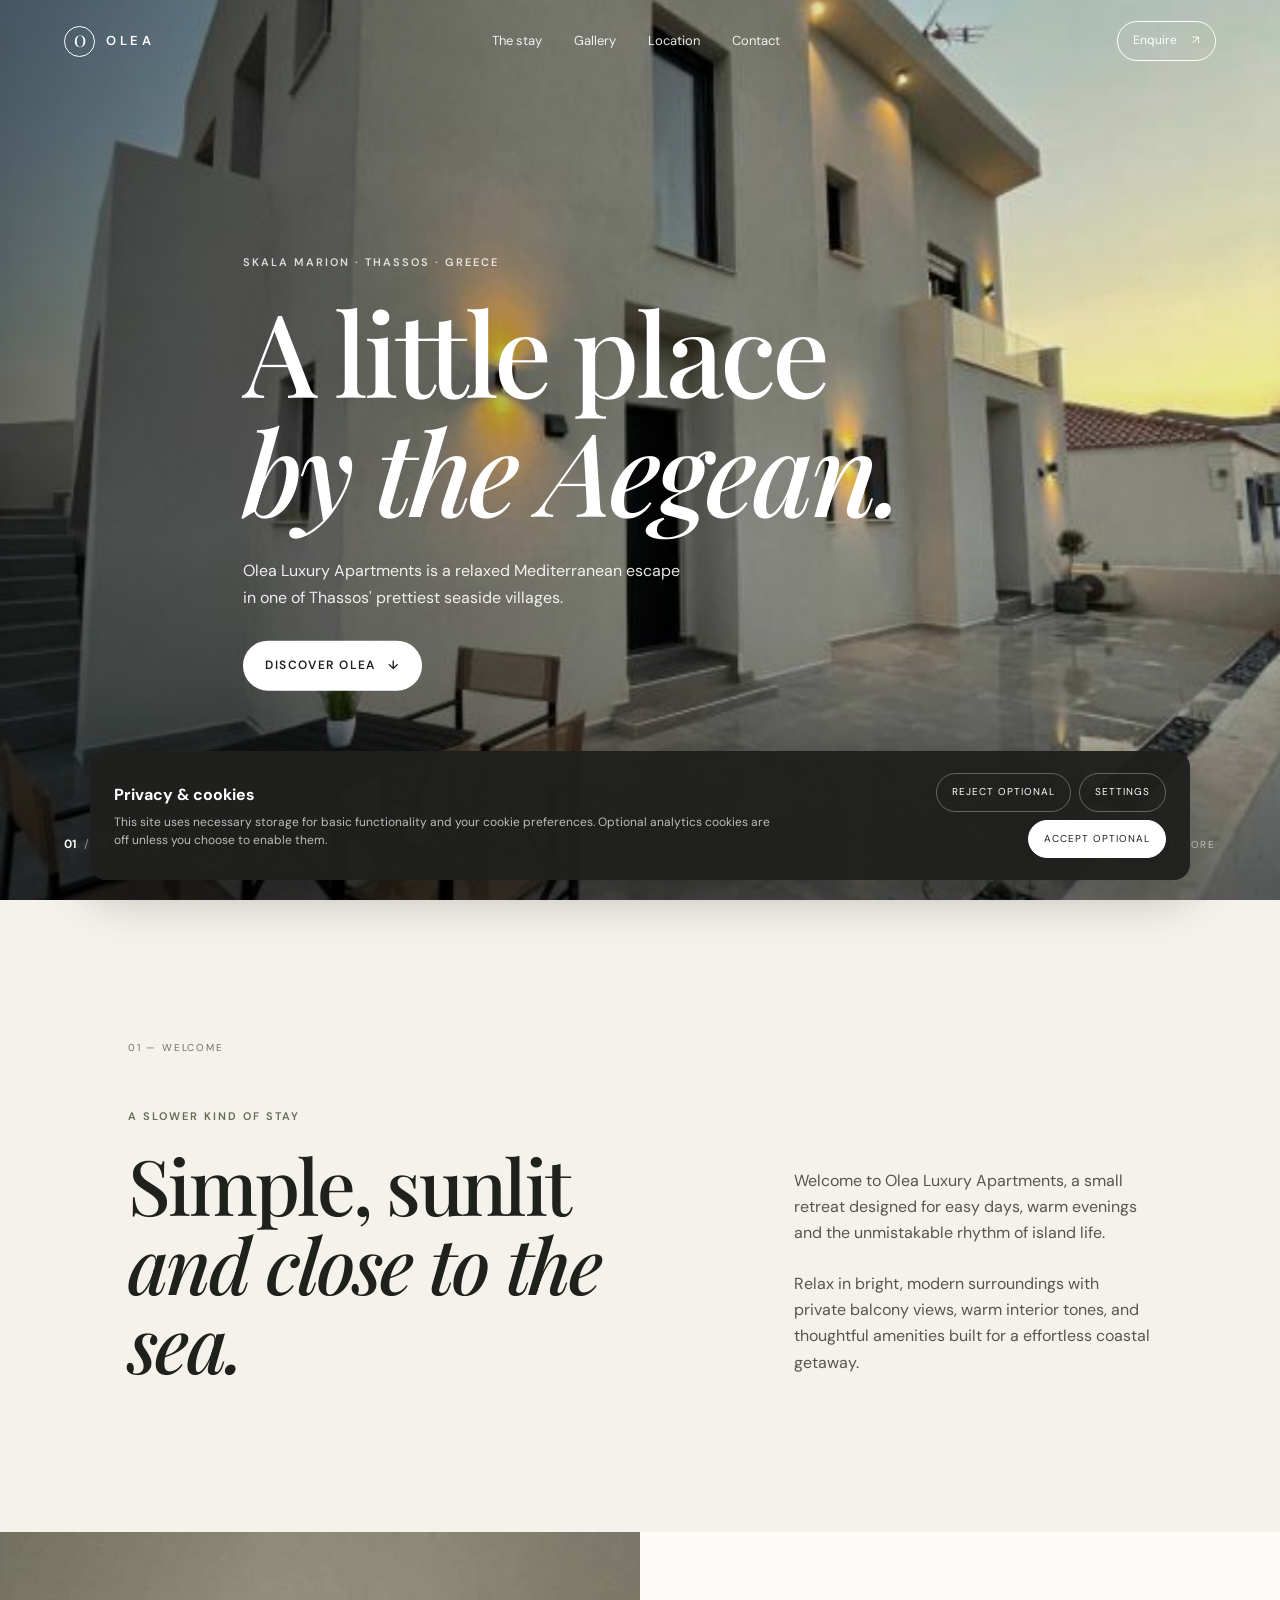
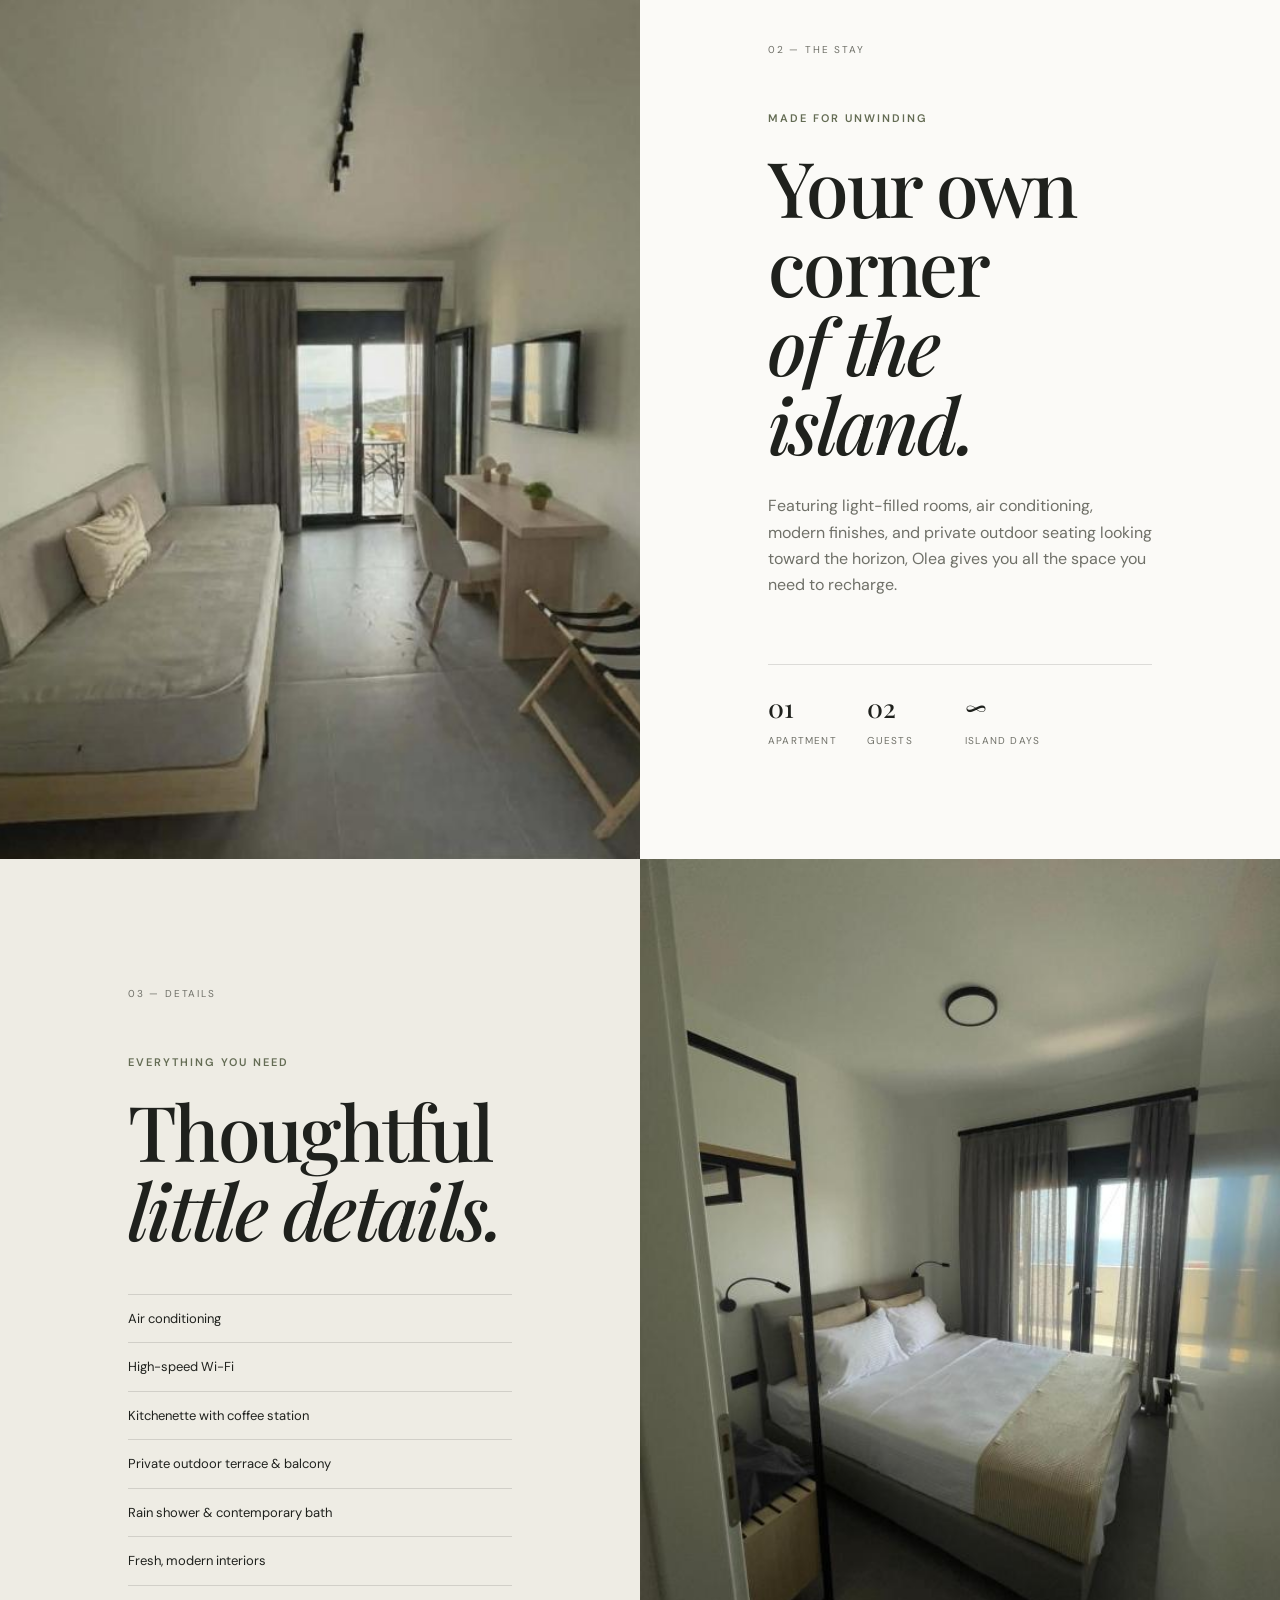
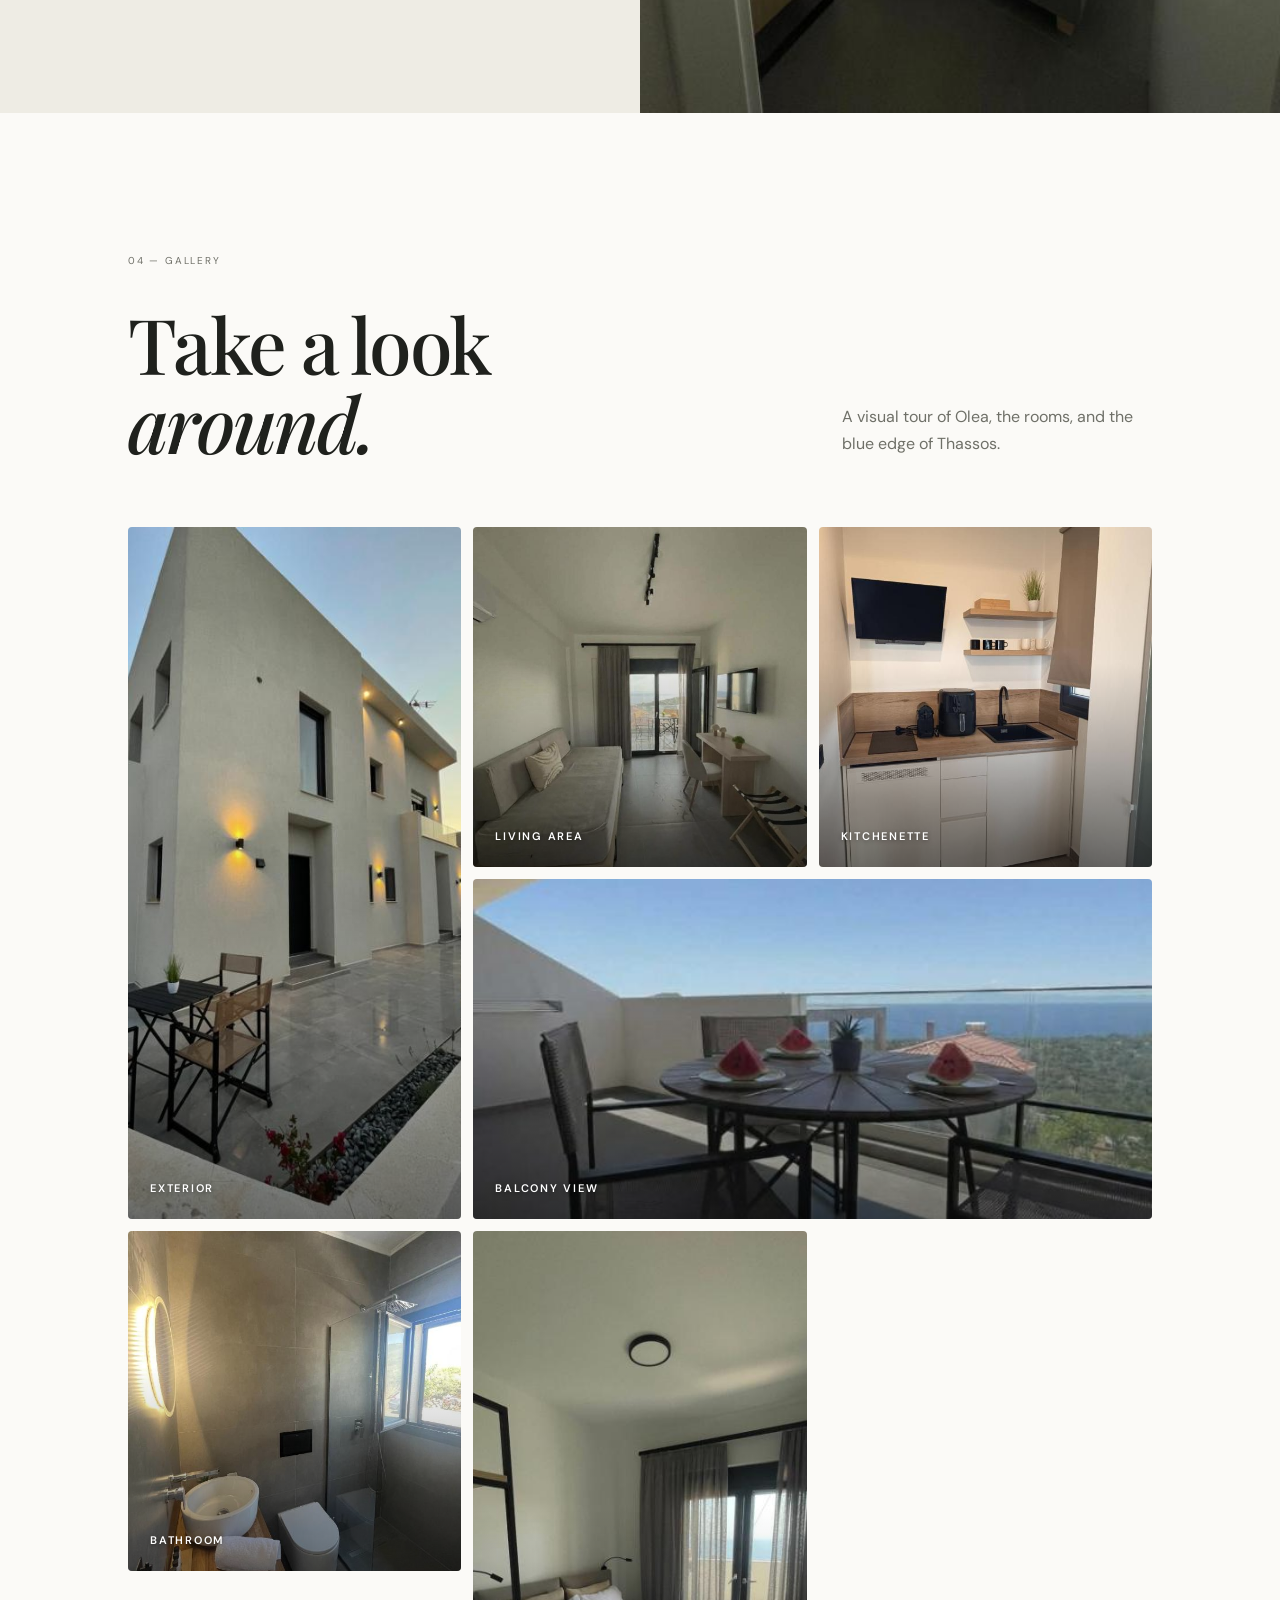
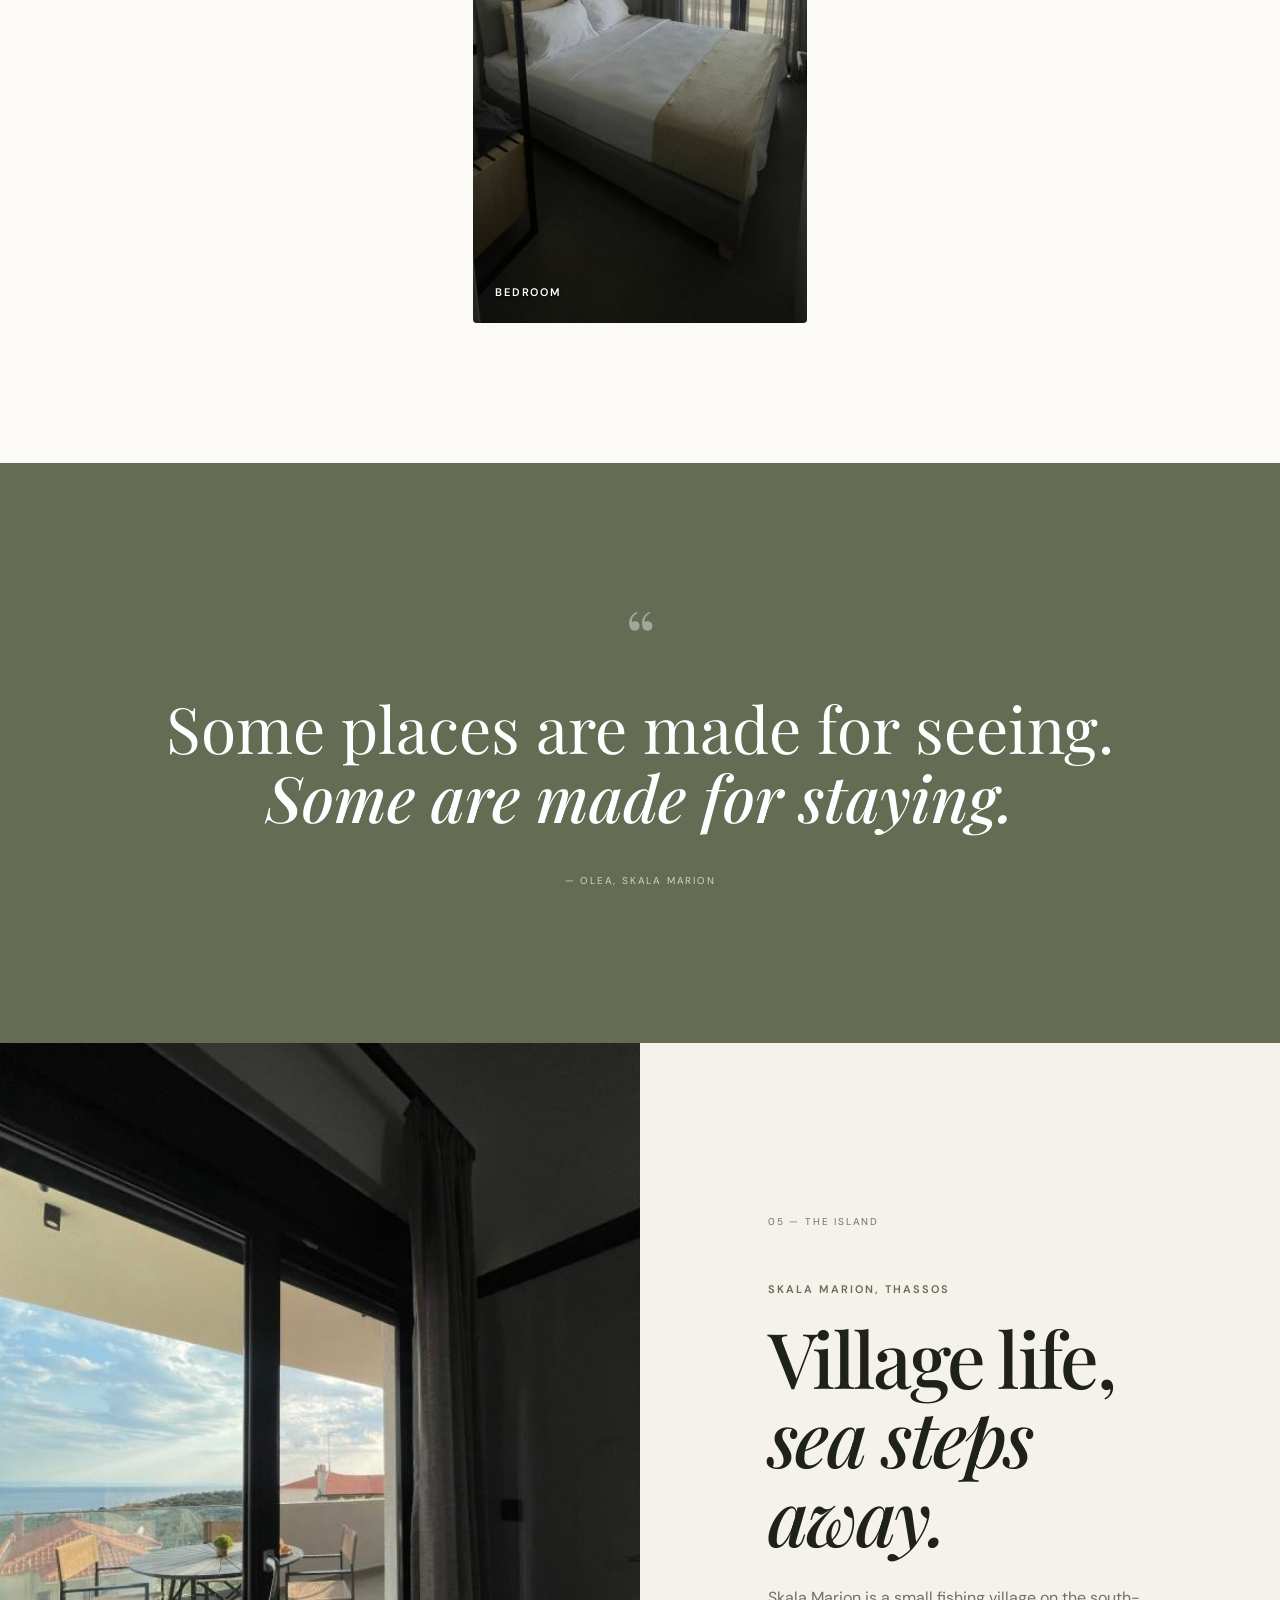
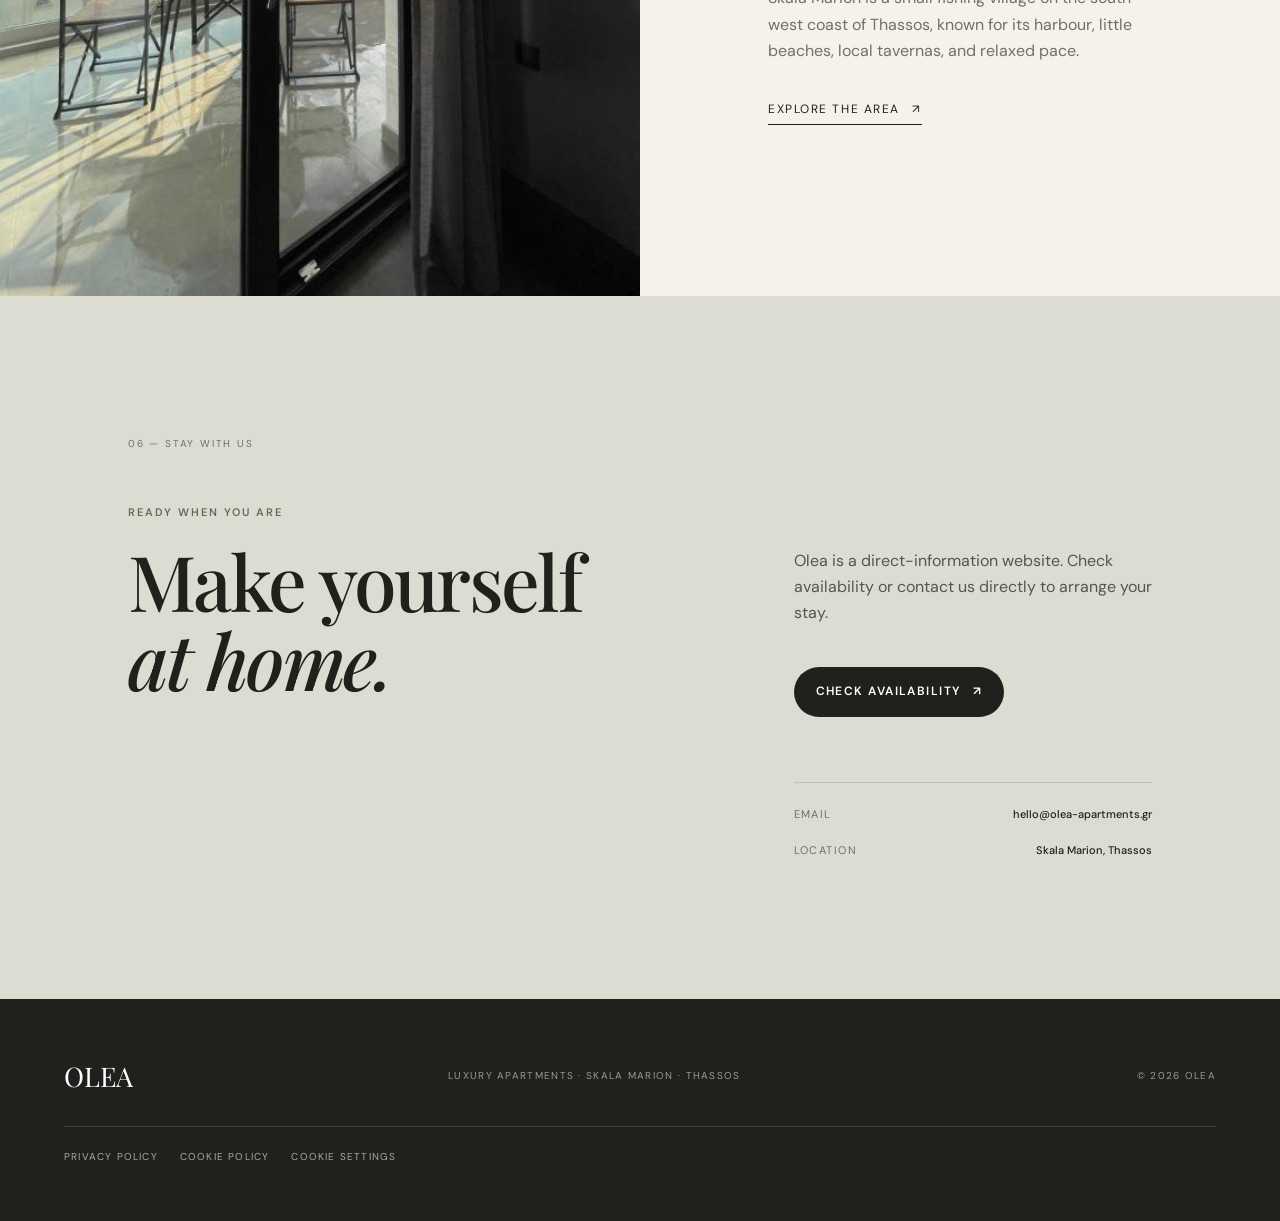
==== commit 53f476bb: "Update image paths to remove 'images/' prefix removed the "images/" prefix as it was necessary to lo" ====
--- a/index.html
+++ b/index.html
@@ -30,13 +30,13 @@
     <section class="hero">
       <div class="hero-slides" aria-label="Property slideshow">
         <div class="hero-slide is-active">
-          <img src="images/frontview.jpg" alt="Olea Luxury Apartments exterior at dusk" loading="eager">
+          <img src="frontview.jpg" alt="Olea Luxury Apartments exterior at dusk" loading="eager">
         </div>
         <div class="hero-slide">
-          <img src="images/roomview.jpg" alt="Living space with balcony view" loading="lazy">
+          <img src="roomview.jpg" alt="Living space with balcony view" loading="lazy">
         </div>
         <div class="hero-slide">
-          <img src="images/viewbalcony.jpg" alt="Private terrace overlooking the sea" loading="lazy">
+          <img src="viewbalcony.jpg" alt="Private terrace overlooking the sea" loading="lazy">
         </div>
       </div>
       <div class="hero-shade"></div>
@@ -72,7 +72,7 @@
 
     <section id="stay" class="feature-section">
       <div class="feature-image">
-        <img src="images/roomview.jpg" alt="Apartment living space with comfortable seating and work area" loading="lazy">
+        <img src="roomview.jpg" alt="Apartment living space with comfortable seating and work area" loading="lazy">
       </div>
       <div class="feature-copy">
         <span class="section-kicker">02 — The stay</span>
@@ -102,7 +102,7 @@
         </ul>
       </div>
       <div class="split-image">
-        <img src="images/bedroom.jpg" alt="Modern bedroom with private balcony access" loading="lazy">
+        <img src="bedroom.jpg" alt="Modern bedroom with private balcony access" loading="lazy">
       </div>
     </section>
 
@@ -116,27 +116,27 @@
       </div>
       <div class="gallery-grid">
         <button class="gallery-card tall" aria-label="View exterior shot">
-          <img src="images/frontview.jpg" alt="Building exterior" loading="lazy">
+          <img src="frontview.jpg" alt="Building exterior" loading="lazy">
           <span>EXTERIOR</span>
         </button>
         <button class="gallery-card" aria-label="View living space">
-          <img src="images/roomview.jpg" alt="Living area" loading="lazy">
+          <img src="roomview.jpg" alt="Living area" loading="lazy">
           <span>LIVING AREA</span>
         </button>
         <button class="gallery-card" aria-label="View kitchen space">
-          <img src="images/kitchen.jpg" alt="Kitchenette setup" loading="lazy">
+          <img src="kitchen.jpg" alt="Kitchenette setup" loading="lazy">
           <span>KITCHENETTE</span>
         </button>
         <button class="gallery-card wide" aria-label="View balcony view">
-          <img src="images/viewbalcony2.jpg" alt="Terrace seating with sea view" loading="lazy">
+          <img src="viewbalcony2.jpg" alt="Terrace seating with sea view" loading="lazy">
           <span>BALCONY VIEW</span>
         </button>
         <button class="gallery-card" aria-label="View bathroom">
-          <img src="images/bathroom1.jpg" alt="Modern walk-in shower and vanity" loading="lazy">
+          <img src="bathroom1.jpg" alt="Modern walk-in shower and vanity" loading="lazy">
           <span>BATHROOM</span>
         </button>
         <button class="gallery-card tall" aria-label="View bedroom detail">
-          <img src="images/bedroom.jpg" alt="Master bedroom" loading="lazy">
+          <img src="bedroom.jpg" alt="Master bedroom" loading="lazy">
           <span>BEDROOM</span>
         </button>
       </div>
@@ -150,7 +150,7 @@
 
     <section id="location" class="location">
       <div class="location-image">
-        <img src="images/viewfrominside.jpg" alt="View looking out to the Aegean sea from inside the apartment" loading="lazy">
+        <img src="viewfrominside.jpg" alt="View looking out to the Aegean sea from inside the apartment" loading="lazy">
       </div>
       <div class="location-copy">
         <span class="section-kicker">05 — The island</span>
